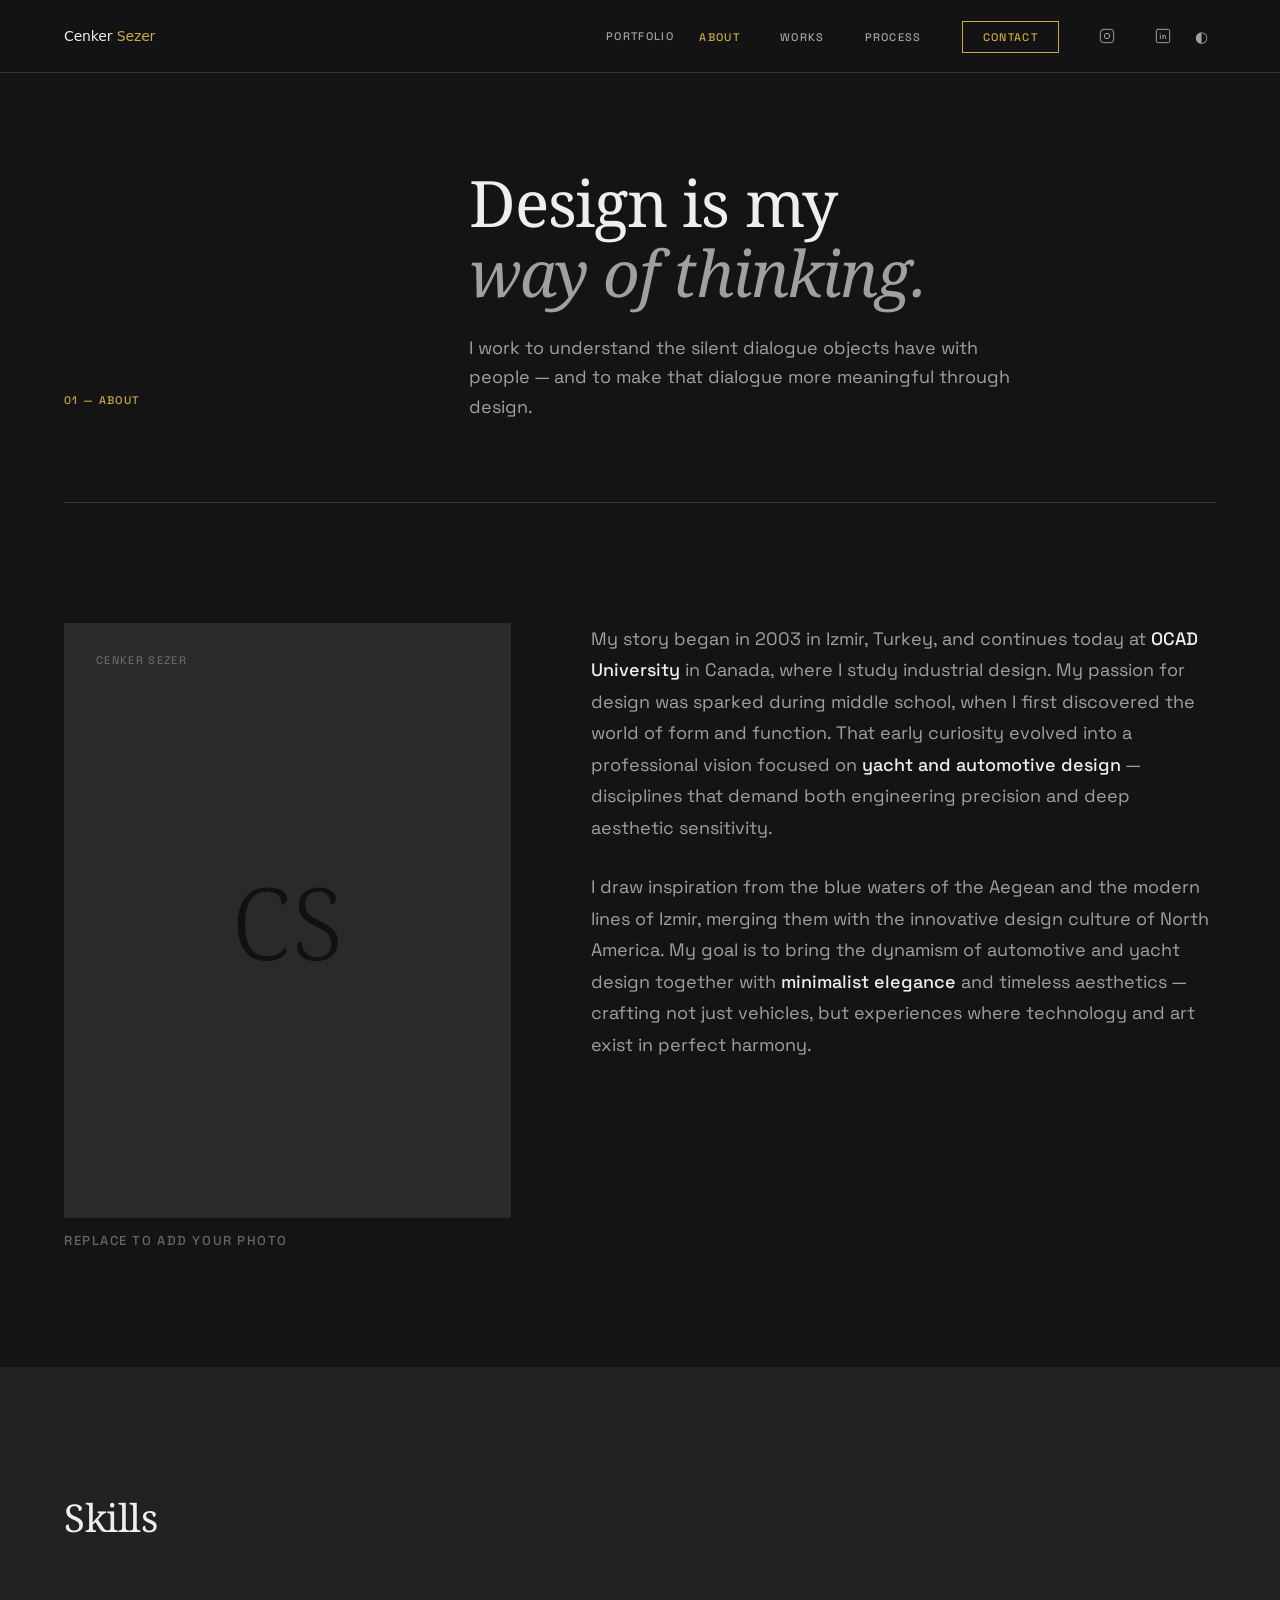
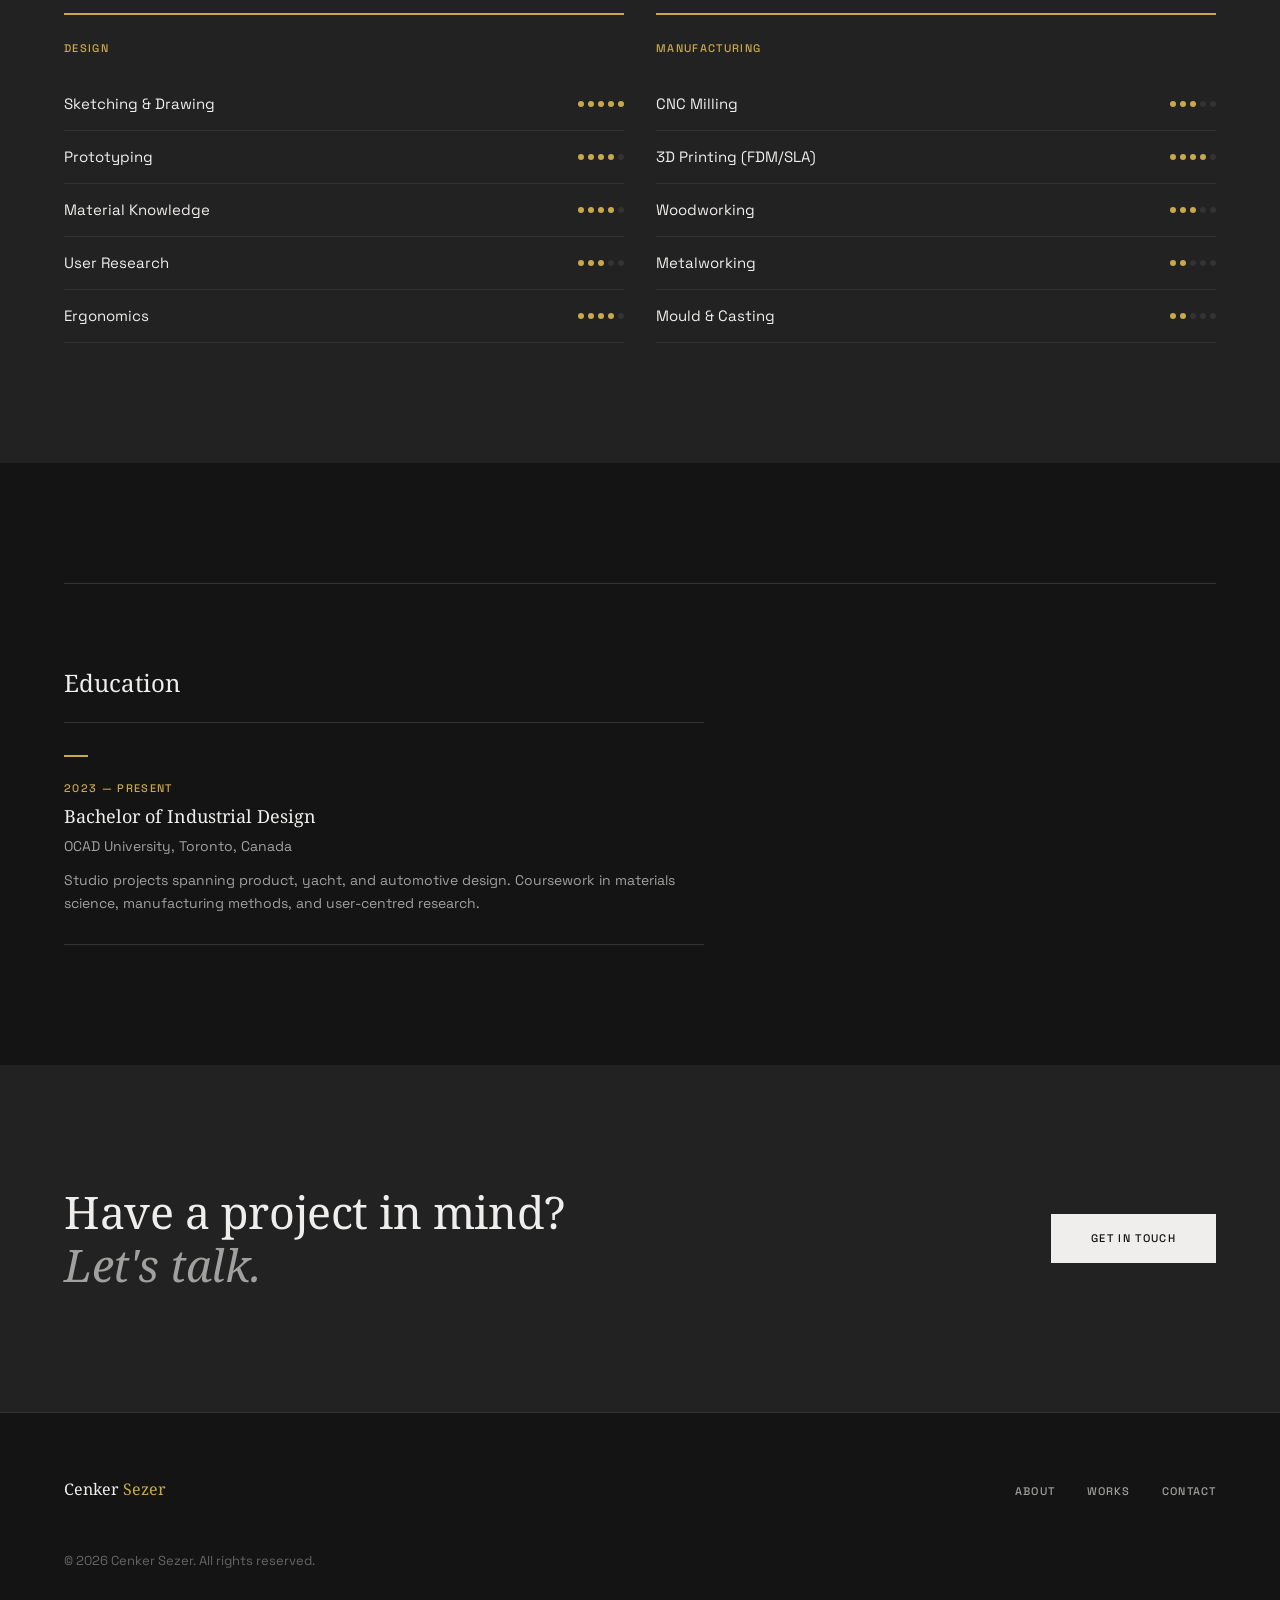
==== about.html @ 99c8d794 "Add LinkedIn icon to nav on both pages" ====
<!DOCTYPE html>
<html lang="en" data-theme="dark">
<head>
  <meta charset="UTF-8" />
  <meta name="viewport" content="width=device-width, initial-scale=1.0" />
  <title>About — Cenker Sezer | Industrial Designer, Toronto</title>
  <meta name="description" content="About Cenker Sezer — industrial design student at OCAD University, Toronto. Background, skills, and design philosophy focused on yacht and automotive design." />
  <meta name="author" content="Cenker Sezer" />
  <meta name="robots" content="index, follow" />
  <meta name="google-site-verification" content="D2dhnBlb1MCZHvz9jNrZkV-aJfMDEbDMz3e8PR_0m4k" />
  <link rel="canonical" href="https://cenkersezer.com/about.html" />

  <!-- Open Graph -->
  <meta property="og:type" content="profile" />
  <meta property="og:url" content="https://cenkersezer.com/about.html" />
  <meta property="og:title" content="About — Cenker Sezer" />
  <meta property="og:description" content="Industrial design student at OCAD University, Toronto. Specialising in yacht and automotive design." />
  <meta property="og:image" content="https://cenkersezer.com/images/og-cover.jpg" />
  <meta property="og:locale" content="en_CA" />

  <!-- Twitter Card -->
  <meta name="twitter:card" content="summary_large_image" />
  <meta name="twitter:title" content="About — Cenker Sezer" />
  <meta name="twitter:description" content="Industrial design student at OCAD University, Toronto. Specialising in yacht and automotive design." />
  <meta name="twitter:image" content="https://cenkersezer.com/images/og-cover.jpg" />

  <link rel="icon" href="data:image/svg+xml,<svg xmlns='http://www.w3.org/2000/svg' viewBox='0 0 32 32'><rect width='32' height='32' fill='%23141414'/><text x='16' y='22' font-family='Georgia,serif' font-size='12' fill='%23f0eeec' text-anchor='middle' letter-spacing='0.5'>CS</text></svg>">
  <link rel="preconnect" href="https://fonts.googleapis.com" />
  <link rel="preconnect" href="https://fonts.gstatic.com" crossorigin />
  <link href="https://fonts.googleapis.com/css2?family=Noto+Serif:ital,wght@0,300;0,400;0,500;1,300;1,400&family=Space+Grotesk:wght@300;400;500;600&display=swap" rel="stylesheet" />
  <style>
    :root {
      --surface:              #fbf9f8;
      --surface-dim:          #dbd9d9;
      --surface-low:          #f5f3f3;
      --surface-container:    #efeded;
      --surface-high:         #eae8e7;
      --surface-highest:      #e4e2e2;
      --on-surface:           #1b1c1c;
      --on-surface-variant:   #444748;
      --outline:              #747878;
      --outline-variant:      #c4c7c7;
      --primary:              #000000;
      --on-primary:           #ffffff;
      --secondary:            #755a22;
      --background:           #fbf9f8;
      --nav-bg:               rgba(245,242,238,0.88);
      --font-serif: 'Noto Serif', Georgia, serif;
      --font-sans:  'Space Grotesk', system-ui, sans-serif;
      --gutter: 32px;
      --margin: 64px;
      --section-gap: 120px;
      --container: 1440px;
    }

    [data-theme="dark"] {
      --surface:              #1a1a1a;
      --surface-dim:          #111111;
      --surface-low:          #222222;
      --surface-container:    #252525;
      --surface-high:         #2a2a2a;
      --surface-highest:      #303030;
      --on-surface:           #f0eeec;
      --on-surface-variant:   #a0a09e;
      --outline:              #666666;
      --outline-variant:      #333333;
      --primary:              #f0eeec;
      --on-primary:           #1a1a1a;
      --secondary:            #c9a84c;
      --background:           #141414;
      --nav-bg:               rgba(20,20,20,0.92);
    }

    *, *::before, *::after { box-sizing: border-box; margin: 0; padding: 0; }
    html { scroll-behavior: smooth; }
    body {
      font-family: var(--font-sans);
      background: var(--background);
      color: var(--on-surface);
      font-size: 16px;
      line-height: 1.6;
      transition: opacity 0.25s ease;
      -webkit-font-smoothing: antialiased;
    }
    a { color: inherit; text-decoration: none; }
    ul { list-style: none; }

    .label-caps {
      font-family: var(--font-sans);
      font-size: 11px;
      font-weight: 500;
      letter-spacing: 0.12em;
      text-transform: uppercase;
      line-height: 1;
    }
    .container {
      max-width: var(--container);
      margin-inline: auto;
      padding-inline: var(--margin);
    }
    .hairline { width: 100%; height: 1px; background: var(--outline-variant); }

    /* NAV */
    nav {
      position: fixed;
      top: 0; left: 0; right: 0;
      z-index: 100;
      background: var(--nav-bg);
      backdrop-filter: blur(12px);
      -webkit-backdrop-filter: blur(12px);
    }
    .nav-inner {
      display: flex;
      align-items: center;
      height: 72px;
      padding-inline: var(--margin);
    }
    .nav-logo {
      font-family: -apple-system, BlinkMacSystemFont, system-ui, sans-serif;
      font-size: 14px;
      font-weight: 500;
      letter-spacing: -0.01em;
      color: var(--on-surface);
    }
    .nav-logo span { color: var(--secondary); }
    .nav-tagline {
      position: absolute;
      left: 50%;
      transform: translateX(-50%);
      color: var(--on-surface-variant);
      pointer-events: none;
    }
    .nav-links { display: flex; gap: 40px; align-items: center; margin-left: auto; }
    .nav-links a {
      font-size: 11px;
      font-weight: 500;
      letter-spacing: 0.12em;
      text-transform: uppercase;
      color: var(--on-surface-variant);
      transition: color 0.2s;
    }
    .nav-links a:hover { color: var(--on-surface); }
    .nav-links a.active { color: var(--secondary); }
    .scroll-progress {
      position: fixed;
      top: 0; left: 0;
      height: 2px;
      width: 0%;
      background: var(--secondary);
      z-index: 200;
      transition: width 0.08s linear;
    }
    .theme-toggle {
      background: none;
      border: none;
      cursor: pointer;
      color: var(--on-surface-variant);
      padding: 4px 8px;
      font-size: 15px;
      transition: color 0.2s;
      line-height: 1;
      margin-left: 16px;
    }
    .theme-toggle:hover { color: var(--secondary); }
    .nav-ig { display: flex; align-items: center; color: var(--on-surface-variant); transition: color 0.2s; }
    .nav-ig:hover { color: var(--secondary); }
    .nav-contact-btn {
      border: 1px solid var(--secondary);
      color: var(--secondary) !important;
      padding: 8px 20px;
      transition: background 0.2s, color 0.2s !important;
    }
    .nav-contact-btn:hover {
      background: var(--secondary);
      color: #fff !important;
    }
    .nav-divider {
      height: 1px;
      background: var(--outline-variant);
    }
    .nav-toggle {
      display: none;
      flex-direction: column;
      gap: 5px;
      cursor: pointer;
      background: none;
      border: none;
      padding: 4px;
    }
    .nav-toggle span {
      display: block;
      width: 24px;
      height: 1px;
      background: var(--on-surface);
    }

    /* PAGE HEADER */
    .page-header {
      padding-top: calc(72px + 96px);
      padding-bottom: 80px;
    }
    .page-header-inner {
      display: grid;
      grid-template-columns: 1fr 2fr;
      gap: var(--gutter);
      align-items: end;
    }
    .page-eyebrow { color: var(--secondary); margin-bottom: 16px; }
    .page-title {
      font-family: var(--font-serif);
      font-size: clamp(40px, 5vw, 64px);
      font-weight: 400;
      line-height: 1.1;
      letter-spacing: -0.02em;
    }
    .page-lead {
      font-size: 18px;
      color: var(--on-surface-variant);
      line-height: 1.65;
      max-width: 560px;
      margin-top: 24px;
    }

    /* PORTRAIT + BIO */
    .about-main {
      display: grid;
      grid-template-columns: 5fr 7fr;
      gap: 80px;
      align-items: start;
      padding-block: var(--section-gap);
    }
    .portrait-wrap { position: relative; }
    .portrait {
      aspect-ratio: 3/4;
      background: var(--surface-high);
      position: relative;
      overflow: hidden;
      display: flex;
      align-items: center;
      justify-content: center;
    }
    .portrait-monogram {
      font-family: var(--font-serif);
      font-size: 100px;
      font-weight: 300;
      color: var(--surface-dim);
      line-height: 1;
      user-select: none;
    }
    .portrait-tag {
      position: absolute;
      top: var(--gutter);
      left: var(--gutter);
      color: var(--outline);
    }
    .portrait-caption {
      margin-top: 16px;
      font-size: 13px;
      color: var(--outline);
    }

    .bio-block {}
    .bio-text {
      font-size: 18px;
      line-height: 1.75;
      color: var(--on-surface-variant);
      margin-bottom: 28px;
    }
    .bio-text strong { color: var(--on-surface); font-weight: 500; }

    /* SPEC LIST */
    .spec-list { margin-top: 48px; }
    .spec-item {
      display: grid;
      grid-template-columns: 150px 1fr;
      gap: 24px;
      padding-block: 20px;
      border-bottom: 1px solid var(--outline-variant);
    }
    .spec-item:first-child { border-top: 1px solid var(--outline-variant); }
    .spec-key { color: var(--secondary); }
    .spec-value { font-size: 16px; }

    /* SKILLS */
    .skills-section {
      padding-block: var(--section-gap);
      background: var(--surface-low);
    }
    .skills-section-title {
      font-family: var(--font-serif);
      font-size: clamp(28px, 3vw, 40px);
      font-weight: 400;
      letter-spacing: -0.01em;
      margin-bottom: 64px;
    }
    .skills-groups {
      display: grid;
      grid-template-columns: repeat(2, 1fr);
      gap: var(--gutter);
    }
    .skill-group {
      padding-top: 28px;
      border-top: 2px solid var(--secondary);
    }
    .skill-group-title {
      color: var(--secondary);
      margin-bottom: 24px;
    }
    .skill-list { display: flex; flex-direction: column; gap: 0; }
    .skill-item {
      display: flex;
      align-items: center;
      justify-content: space-between;
      padding-block: 14px;
      border-bottom: 1px solid var(--outline-variant);
      font-size: 15px;
      color: var(--on-surface);
    }
    .skill-level {
      display: flex;
      gap: 4px;
    }
    .skill-dot {
      width: 6px; height: 6px;
      border-radius: 50%;
      background: var(--outline-variant);
    }
    .skill-dot.filled { background: var(--secondary); }

    /* EDUCATION & EXPERIENCE */
    .timeline-section { padding-block: var(--section-gap); }
    .timeline-grid {
      display: grid;
      grid-template-columns: 1fr;
      max-width: 640px;
      gap: 80px;
      margin-top: 64px;
    }
    .timeline-col-title {
      font-family: var(--font-serif);
      font-size: 24px;
      font-weight: 400;
      margin-bottom: 32px;
      padding-bottom: 20px;
      border-bottom: 1px solid var(--outline-variant);
    }
    .timeline-item {
      padding-block: 28px;
      border-bottom: 1px solid var(--outline-variant);
      position: relative;
    }
    .timeline-item::before {
      content: '';
      position: absolute;
      top: 0; left: 0;
      width: 24px; height: 2px;
      background: var(--secondary);
    }
    .tl-period { color: var(--secondary); margin-bottom: 8px; }
    .tl-title {
      font-family: var(--font-serif);
      font-size: 18px;
      font-weight: 400;
      margin-bottom: 4px;
    }
    .tl-place { font-size: 14px; color: var(--on-surface-variant); margin-bottom: 12px; }
    .tl-desc { font-size: 14px; color: var(--on-surface-variant); line-height: 1.65; }

    /* CTA */
    .cta-section {
      padding-block: var(--section-gap);
      background: var(--on-surface);
      color: var(--on-primary);
    }
    [data-theme="dark"] .cta-section {
      background: var(--surface-low);
      color: var(--on-surface);
    }
    [data-theme="dark"] .cta-text em { color: var(--on-surface-variant); }
    [data-theme="dark"] .btn-primary-inv {
      background: var(--on-surface);
      color: var(--background);
    }
    .cta-inner {
      display: flex;
      align-items: center;
      justify-content: space-between;
      gap: 40px;
      flex-wrap: wrap;
    }
    .cta-text {
      font-family: var(--font-serif);
      font-size: clamp(28px, 3.5vw, 48px);
      font-weight: 400;
      letter-spacing: -0.01em;
      max-width: 600px;
      line-height: 1.2;
    }
    .cta-text em { font-style: italic; color: rgba(255,255,255,0.55); }
    .btn-primary-inv {
      display: inline-block;
      padding: 16px 40px;
      background: var(--on-primary);
      color: var(--primary);
      font-size: 11px;
      font-weight: 500;
      letter-spacing: 0.12em;
      text-transform: uppercase;
      white-space: nowrap;
      transition: opacity 0.2s;
    }
    .btn-primary-inv:hover { opacity: 0.85; }

    /* FOOTER */
    footer {
      padding-block: 64px;
      border-top: 1px solid var(--outline-variant);
    }
    .footer-inner {
      display: flex;
      align-items: center;
      justify-content: space-between;
      flex-wrap: wrap;
      gap: 24px;
    }
    .footer-logo { font-family: var(--font-serif); font-size: 16px; }
    .footer-logo span { color: var(--secondary); }
    .footer-links { display: flex; gap: 32px; }
    .footer-links a {
      font-size: 11px;
      font-weight: 500;
      letter-spacing: 0.1em;
      text-transform: uppercase;
      color: var(--on-surface-variant);
      transition: color 0.2s;
    }
    .footer-links a:hover { color: var(--secondary); }
    .footer-copy { font-size: 13px; color: var(--outline); width: 100%; margin-top: 24px; }

    /* REVEAL */
    [data-reveal] {
      opacity: 0;
      transform: translateY(24px);
      transition: opacity 0.7s cubic-bezier(0.25,0.46,0.45,0.94),
                  transform 0.7s cubic-bezier(0.25,0.46,0.45,0.94);
    }
    [data-reveal].revealed { opacity: 1; transform: none; }
    [data-reveal-delay="1"] { transition-delay: 0.12s; }
    [data-reveal-delay="2"] { transition-delay: 0.24s; }
    [data-reveal-delay="3"] { transition-delay: 0.36s; }

    /* RESPONSIVE */
    @media (max-width: 1024px) {
      :root { --margin: 40px; }
      .skills-groups { grid-template-columns: repeat(2, 1fr); }
    }
    @media (max-width: 768px) {
      :root { --margin: 24px; --gutter: 16px; --section-gap: 80px; }
      .page-header-inner { grid-template-columns: 1fr; }
      .about-main { grid-template-columns: 1fr; gap: 48px; }
      .portrait { max-width: 320px; }
      .skills-groups { grid-template-columns: 1fr; }
      .timeline-grid { gap: 48px; }
      .nav-links {
        display: none;
        position: fixed;
        top: 72px; left: 0; right: 0;
        background: var(--surface);
        flex-direction: column;
        padding: 32px var(--margin);
        gap: 24px;
        border-bottom: 1px solid var(--outline-variant);
      }
      .nav-links.open { display: flex; }
      .nav-toggle { display: flex; margin-left: auto; }
      .theme-toggle { margin-left: 0; }
      .nav-tagline { display: none; }
      .cta-inner { flex-direction: column; align-items: flex-start; }
    }
  </style>
</head>
<body>

  <div class="scroll-progress" id="scrollProgress"></div>

  <!-- NAV -->
  <nav>
    <div class="nav-inner">
      <a href="index.html" class="nav-logo">Cenker <span>Sezer</span></a>
      <span class="nav-tagline label-caps">Portfolio</span>
      <ul class="nav-links" id="navLinks">
        <li><a href="about.html" class="label-caps active">About</a></li>
        <li><a href="index.html#portfolio" class="label-caps">Works</a></li>
        <li><a href="index.html#process" class="label-caps">Process</a></li>
        <li><a href="index.html#contact" class="label-caps nav-contact-btn">Contact</a></li>
        <li>
          <a href="https://www.instagram.com/cenkerszr" target="_blank" aria-label="Instagram" class="nav-ig">
            <svg width="16" height="16" viewBox="0 0 24 24" fill="none" stroke="currentColor" stroke-width="1.5" stroke-linecap="round" stroke-linejoin="round">
              <rect x="2" y="2" width="20" height="20" rx="5" ry="5"/>
              <circle cx="12" cy="12" r="4"/>
              <circle cx="17.5" cy="6.5" r="0.5" fill="currentColor" stroke="none"/>
            </svg>
          </a>
        </li>
        <li>
          <a href="#" target="_blank" aria-label="LinkedIn" class="nav-ig">
            <svg width="16" height="16" viewBox="0 0 24 24" fill="none" stroke="currentColor" stroke-width="1.5" stroke-linecap="round" stroke-linejoin="round">
              <rect x="2" y="2" width="20" height="20" rx="2"/>
              <line x1="8" y1="11" x2="8" y2="16"/>
              <line x1="8" y1="8" x2="8" y2="8.01"/>
              <line x1="12" y1="16" x2="12" y2="11"/>
              <path d="M16 16v-3a2 2 0 0 0-4 0"/>
            </svg>
          </a>
        </li>
      </ul>
      <button class="theme-toggle" id="themeToggle" aria-label="Toggle dark mode">◐</button>
      <button class="nav-toggle" id="navToggle" aria-label="Open menu">
        <span></span><span></span><span></span>
      </button>
    </div>
    <div class="hairline"></div>
  </nav>

  <!-- PAGE HEADER -->
  <header class="page-header">
    <div class="container">
      <div class="page-header-inner" data-reveal>
        <div>
          <p class="label-caps page-eyebrow">01 — About</p>
        </div>
        <div>
          <h1 class="page-title">Design is my<br/><em style="font-style:italic; color:var(--on-surface-variant);">way of thinking.</em></h1>
          <p class="page-lead">
            I work to understand the silent dialogue objects have with people —
            and to make that dialogue more meaningful through design.
          </p>
        </div>
      </div>
    </div>
  </header>

  <div class="container"><div class="hairline"></div></div>

  <!-- PORTRAIT + BIO -->
  <section>
    <div class="container">
      <div class="about-main">

        <div class="portrait-wrap" data-reveal>
          <div class="portrait">
            <span class="portrait-monogram">CS</span>
            <span class="label-caps portrait-tag" style="color:var(--outline);">Cenker Sezer</span>
          </div>
          <p class="portrait-caption label-caps">Replace to add your photo</p>
        </div>

        <div data-reveal data-reveal-delay="1">
          <p class="bio-text">
            My story began in 2003 in Izmir, Turkey, and continues today at <strong>OCAD University</strong> in Canada, where I study industrial design. My passion for design was sparked during middle school, when I first discovered the world of form and function. That early curiosity evolved into a professional vision focused on <strong>yacht and automotive design</strong> — disciplines that demand both engineering precision and deep aesthetic sensitivity.
          </p>
          <p class="bio-text">
            I draw inspiration from the blue waters of the Aegean and the modern lines of Izmir, merging them with the innovative design culture of North America. My goal is to bring the dynamism of automotive and yacht design together with <strong>minimalist elegance</strong> and timeless aesthetics — crafting not just vehicles, but experiences where technology and art exist in perfect harmony.
          </p>

        </div>

      </div>
    </div>
  </section>

  <!-- SKILLS -->
  <section class="skills-section">
    <div class="container">
      <h2 class="skills-section-title" data-reveal>Skills</h2>
      <div class="skills-groups">

<div class="skill-group" data-reveal data-reveal-delay="1">
          <p class="label-caps skill-group-title">Design</p>
          <ul class="skill-list">
            <li class="skill-item">
              Sketching &amp; Drawing
              <span class="skill-level">
                <span class="skill-dot filled"></span><span class="skill-dot filled"></span>
                <span class="skill-dot filled"></span><span class="skill-dot filled"></span>
                <span class="skill-dot filled"></span>
              </span>
            </li>
            <li class="skill-item">
              Prototyping
              <span class="skill-level">
                <span class="skill-dot filled"></span><span class="skill-dot filled"></span>
                <span class="skill-dot filled"></span><span class="skill-dot filled"></span>
                <span class="skill-dot"></span>
              </span>
            </li>
            <li class="skill-item">
              Material Knowledge
              <span class="skill-level">
                <span class="skill-dot filled"></span><span class="skill-dot filled"></span>
                <span class="skill-dot filled"></span><span class="skill-dot filled"></span>
                <span class="skill-dot"></span>
              </span>
            </li>
            <li class="skill-item">
              User Research
              <span class="skill-level">
                <span class="skill-dot filled"></span><span class="skill-dot filled"></span>
                <span class="skill-dot filled"></span><span class="skill-dot"></span>
                <span class="skill-dot"></span>
              </span>
            </li>
            <li class="skill-item">
              Ergonomics
              <span class="skill-level">
                <span class="skill-dot filled"></span><span class="skill-dot filled"></span>
                <span class="skill-dot filled"></span><span class="skill-dot filled"></span>
                <span class="skill-dot"></span>
              </span>
            </li>
          </ul>
        </div>

        <div class="skill-group" data-reveal data-reveal-delay="2">
          <p class="label-caps skill-group-title">Manufacturing</p>
          <ul class="skill-list">
            <li class="skill-item">
              CNC Milling
              <span class="skill-level">
                <span class="skill-dot filled"></span><span class="skill-dot filled"></span>
                <span class="skill-dot filled"></span><span class="skill-dot"></span>
                <span class="skill-dot"></span>
              </span>
            </li>
            <li class="skill-item">
              3D Printing (FDM/SLA)
              <span class="skill-level">
                <span class="skill-dot filled"></span><span class="skill-dot filled"></span>
                <span class="skill-dot filled"></span><span class="skill-dot filled"></span>
                <span class="skill-dot"></span>
              </span>
            </li>
            <li class="skill-item">
              Woodworking
              <span class="skill-level">
                <span class="skill-dot filled"></span><span class="skill-dot filled"></span>
                <span class="skill-dot filled"></span><span class="skill-dot"></span>
                <span class="skill-dot"></span>
              </span>
            </li>
            <li class="skill-item">
              Metalworking
              <span class="skill-level">
                <span class="skill-dot filled"></span><span class="skill-dot filled"></span>
                <span class="skill-dot"></span><span class="skill-dot"></span>
                <span class="skill-dot"></span>
              </span>
            </li>
            <li class="skill-item">
              Mould &amp; Casting
              <span class="skill-level">
                <span class="skill-dot filled"></span><span class="skill-dot filled"></span>
                <span class="skill-dot"></span><span class="skill-dot"></span>
                <span class="skill-dot"></span>
              </span>
            </li>
          </ul>
        </div>

      </div>
    </div>
  </section>

  <!-- EDUCATION & EXPERIENCE -->
  <section class="timeline-section">
    <div class="container">
      <div class="hairline" style="margin-bottom: 80px;"></div>
      <div class="timeline-grid">

        <div data-reveal>
          <h2 class="timeline-col-title">Education</h2>
          <div class="timeline-item">
            <p class="label-caps tl-period">2023 — Present</p>
            <h3 class="tl-title">Bachelor of Industrial Design</h3>
            <p class="tl-place">OCAD University, Toronto, Canada</p>
            <p class="tl-desc">Studio projects spanning product, yacht, and automotive design. Coursework in materials science, manufacturing methods, and user-centred research.</p>
          </div>
        </div>


      </div>
    </div>
  </section>

  <!-- CTA -->
  <section class="cta-section">
    <div class="container">
      <div class="cta-inner" data-reveal>
        <p class="cta-text">
          Have a project in mind?<br/>
          <em>Let's talk.</em>
        </p>
        <a href="index.html#contact" class="btn-primary-inv">Get in Touch</a>
      </div>
    </div>
  </section>

  <!-- FOOTER -->
  <footer>
    <div class="container">
      <div class="footer-inner">
        <span class="footer-logo">Cenker <span>Sezer</span></span>
        <ul class="footer-links">
          <li><a href="about.html">About</a></li>
          <li><a href="index.html#portfolio">Works</a></li>
          <li><a href="index.html#contact">Contact</a></li>
        </ul>
        <p class="footer-copy">© 2026 Cenker Sezer. All rights reserved.</p>
      </div>
    </div>
  </footer>

  <script>
    // SCROLL PROGRESS
    const progressBar = document.getElementById('scrollProgress');
    window.addEventListener('scroll', () => {
      const max = document.documentElement.scrollHeight - window.innerHeight;
      progressBar.style.width = (window.scrollY / max * 100) + '%';
    });

    // DARK MODE
    const themeToggle = document.getElementById('themeToggle');
    const savedTheme = localStorage.getItem('theme') || 'dark';
    document.documentElement.setAttribute('data-theme', savedTheme);
    themeToggle.addEventListener('click', () => {
      const scrollbarWidth = window.innerWidth - document.documentElement.clientWidth;
      document.body.style.paddingRight = scrollbarWidth + 'px';
      const next = document.documentElement.getAttribute('data-theme') === 'dark' ? 'light' : 'dark';
      document.documentElement.setAttribute('data-theme', next);
      localStorage.setItem('theme', next);
      requestAnimationFrame(() => { document.body.style.paddingRight = ''; });
    });

    // mobile nav
    const navToggle = document.getElementById('navToggle');
    const navLinks  = document.getElementById('navLinks');
    navToggle.addEventListener('click', () => navLinks.classList.toggle('open'));

    // reveal
    const io = new IntersectionObserver((entries) => {
      entries.forEach(e => { if (e.isIntersecting) { e.target.classList.add('revealed'); io.unobserve(e.target); } });
    }, { threshold: 0.1 });
    document.querySelectorAll('[data-reveal]').forEach(el => io.observe(el));

    // PAGE TRANSITIONS
    document.body.style.opacity = '0';
    requestAnimationFrame(() => requestAnimationFrame(() => { document.body.style.opacity = '1'; }));
    document.querySelectorAll('a[href]').forEach(a => {
      const href = a.getAttribute('href');
      if (!href || href.startsWith('#') || href.startsWith('http') || href.startsWith('mailto') || a.hasAttribute('download') || a.target === '_blank') return;
      a.addEventListener('click', e => {
        if (e.ctrlKey || e.metaKey || e.shiftKey) return;
        e.preventDefault();
        document.body.style.opacity = '0';
        setTimeout(() => { window.location.href = href; }, 250);
      });
    });
  </script>
</body>
</html>
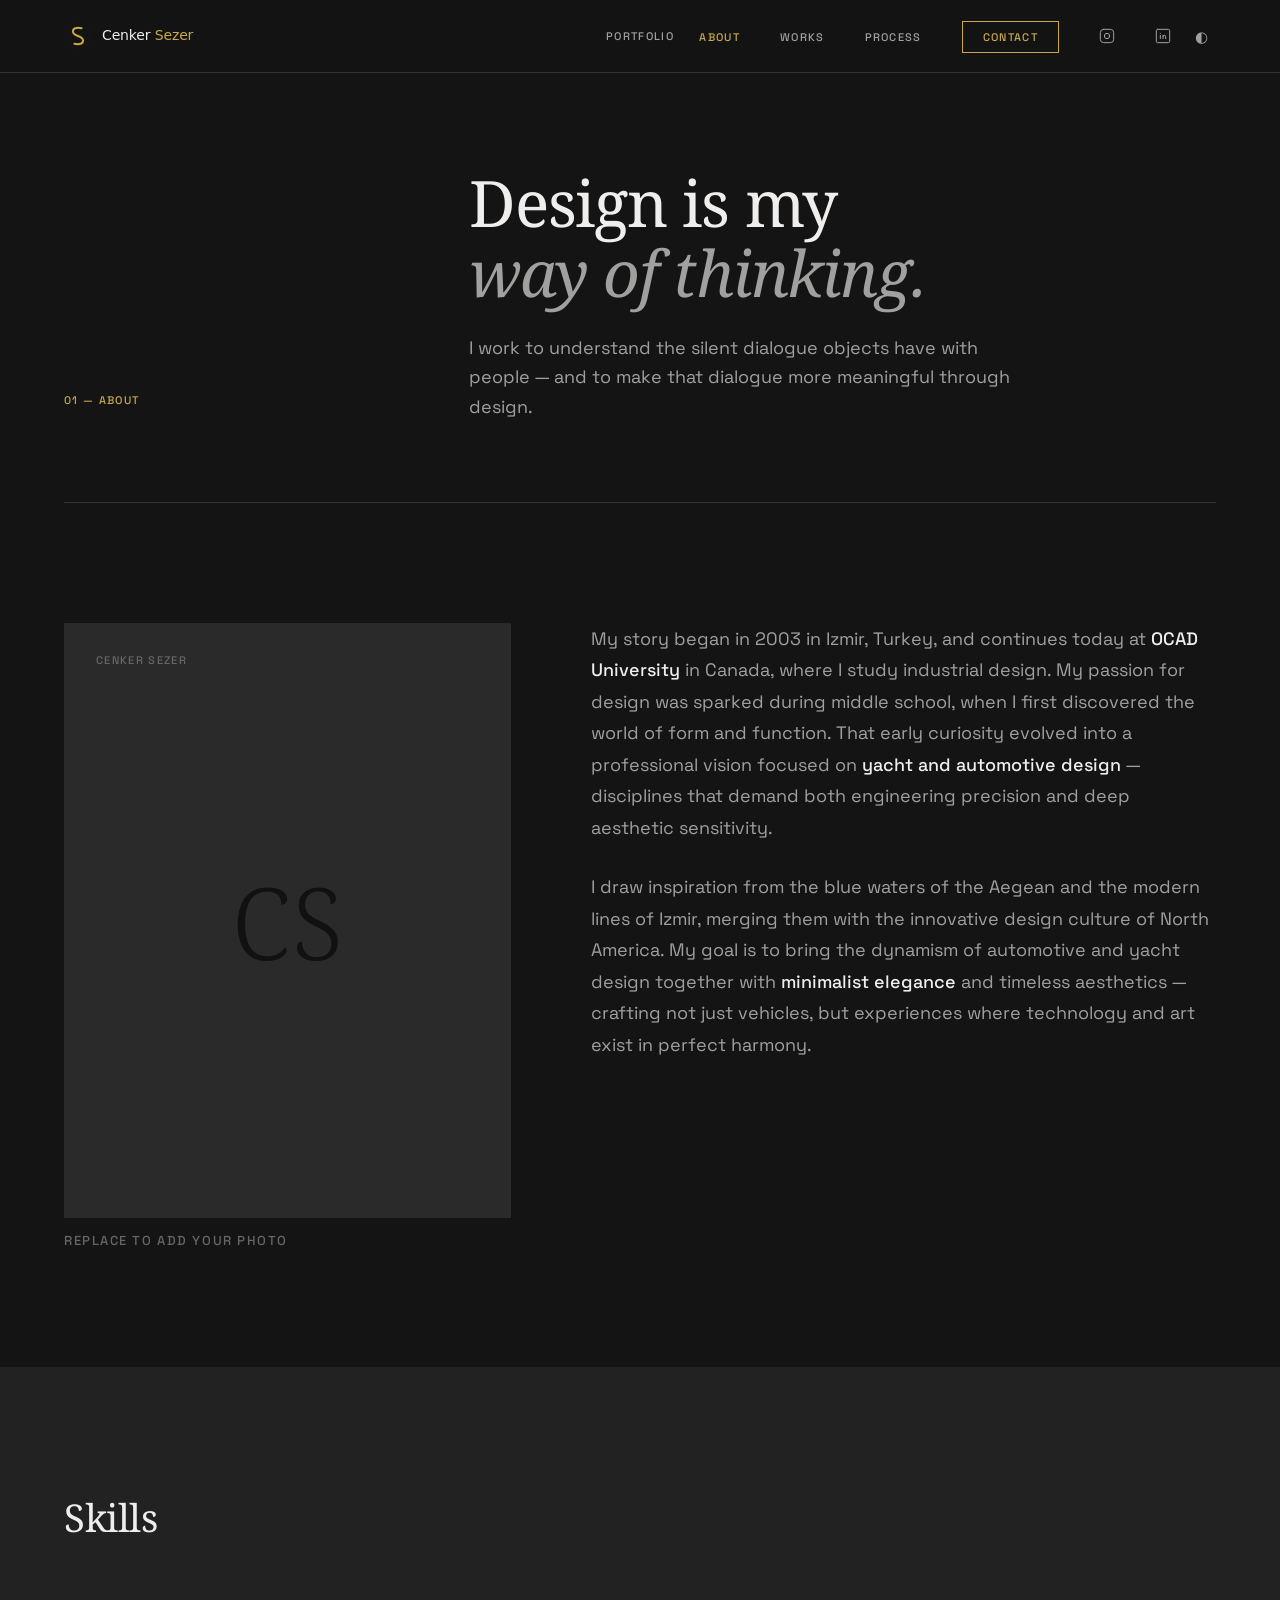
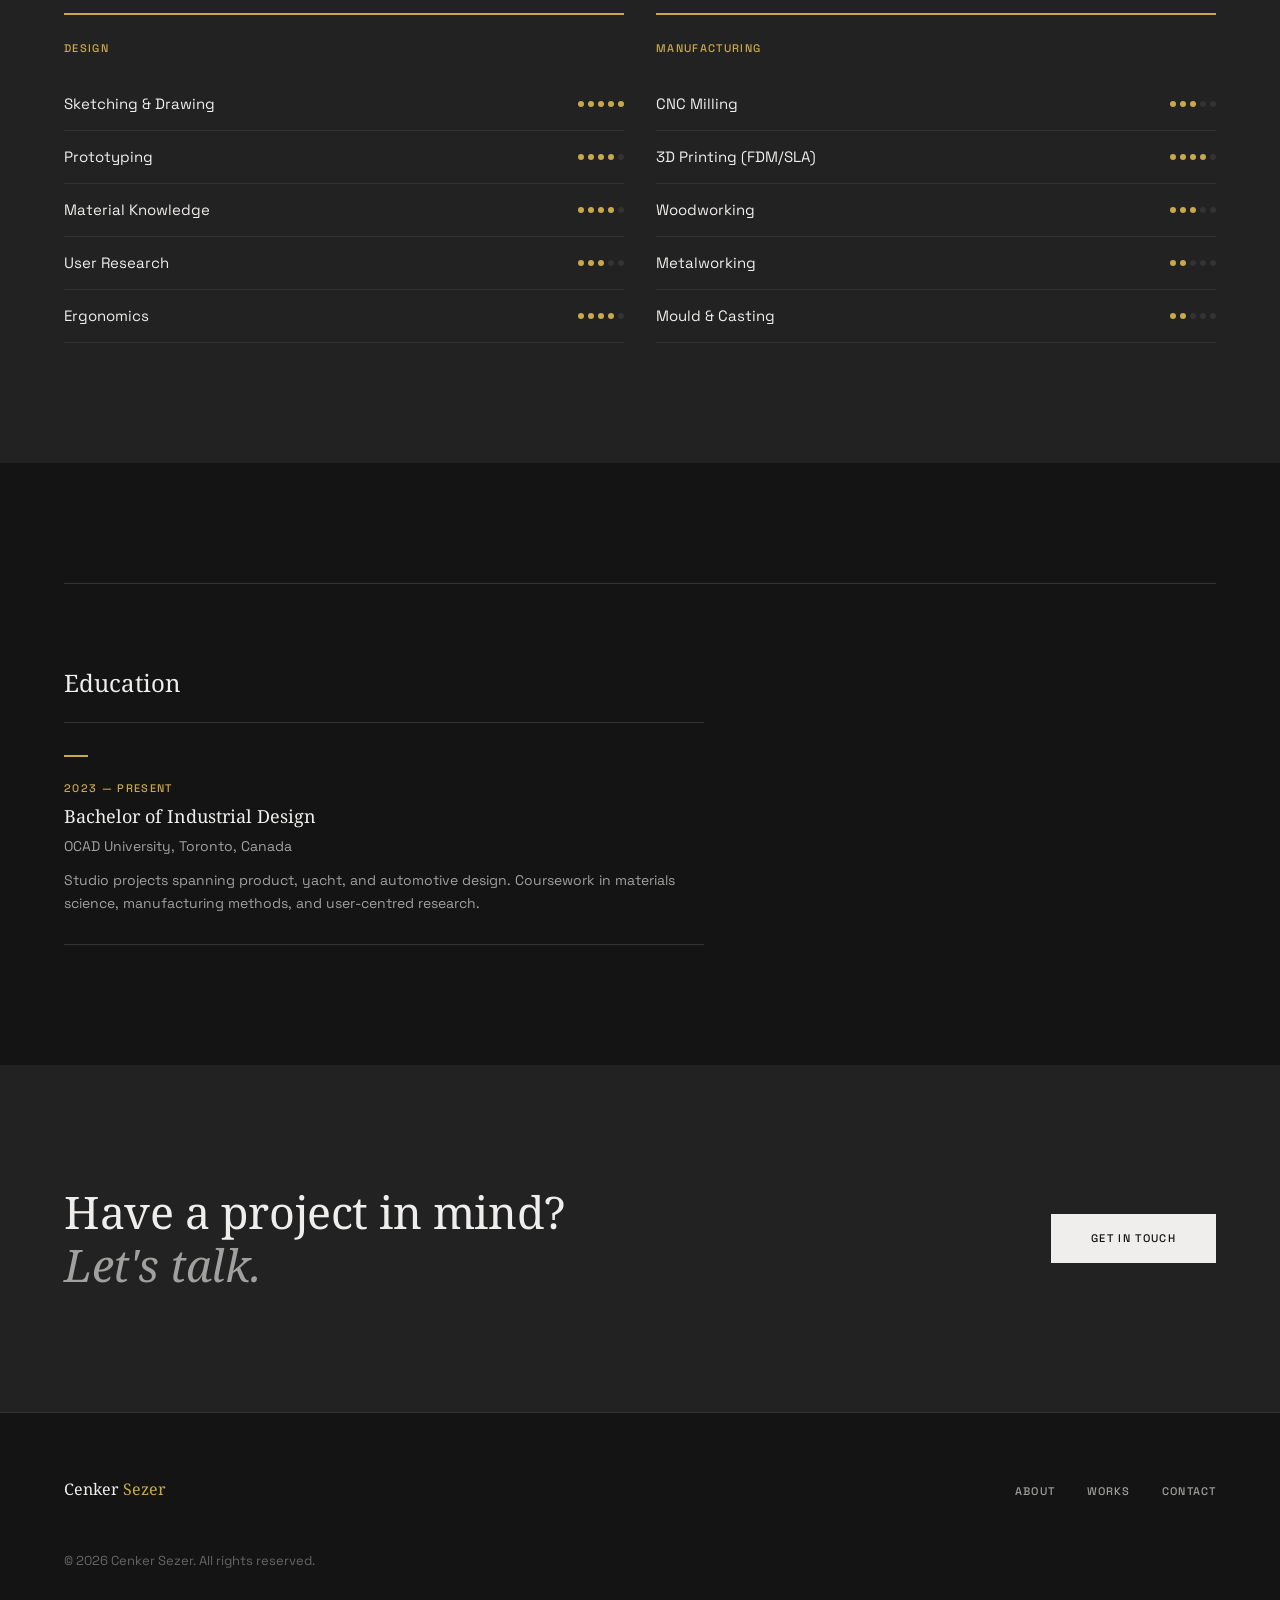
==== commit 71383482: "Add custom S logo SVG to favicon and nav" ====
--- a/about.html
+++ b/about.html
@@ -24,7 +24,7 @@
   <meta name="twitter:description" content="Industrial design student at OCAD University, Toronto. Specialising in yacht and automotive design." />
   <meta name="twitter:image" content="https://cenkersezer.com/images/og-cover.jpg" />
 
-  <link rel="icon" href="data:image/svg+xml,<svg xmlns='http://www.w3.org/2000/svg' viewBox='0 0 32 32'><rect width='32' height='32' fill='%23141414'/><text x='16' y='22' font-family='Georgia,serif' font-size='12' fill='%23f0eeec' text-anchor='middle' letter-spacing='0.5'>CS</text></svg>">
+  <link rel="icon" href="logo.svg" type="image/svg+xml">
   <link rel="preconnect" href="https://fonts.googleapis.com" />
   <link rel="preconnect" href="https://fonts.gstatic.com" crossorigin />
   <link href="https://fonts.googleapis.com/css2?family=Noto+Serif:ital,wght@0,300;0,400;0,500;1,300;1,400&family=Space+Grotesk:wght@300;400;500;600&display=swap" rel="stylesheet" />
@@ -486,7 +486,9 @@
   <!-- NAV -->
   <nav>
     <div class="nav-inner">
-      <a href="index.html" class="nav-logo">Cenker <span>Sezer</span></a>
+      <a href="index.html" class="nav-logo">
+        <img src="logo.svg" alt="CS" style="height:28px; width:28px; display:inline-block; vertical-align:middle; margin-right:10px;">Cenker <span>Sezer</span>
+      </a>
       <span class="nav-tagline label-caps">Portfolio</span>
       <ul class="nav-links" id="navLinks">
         <li><a href="about.html" class="label-caps active">About</a></li>
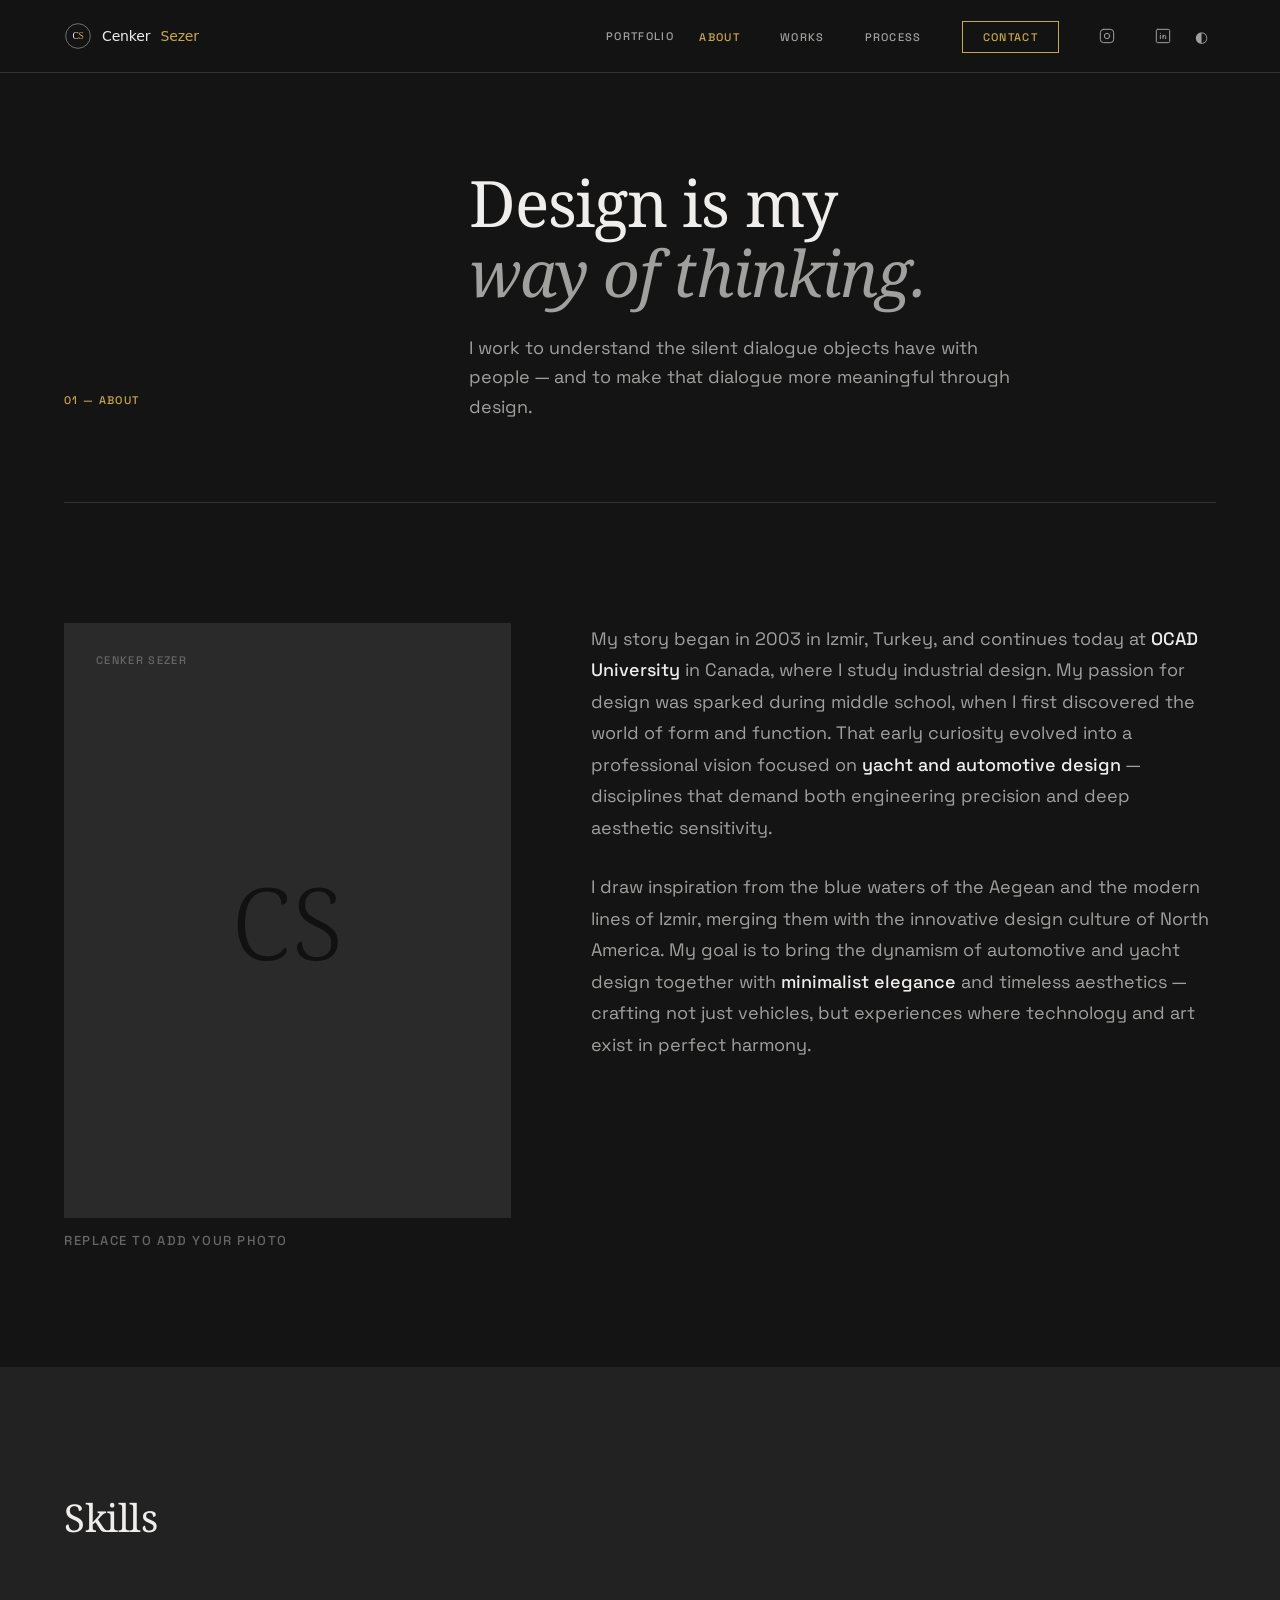
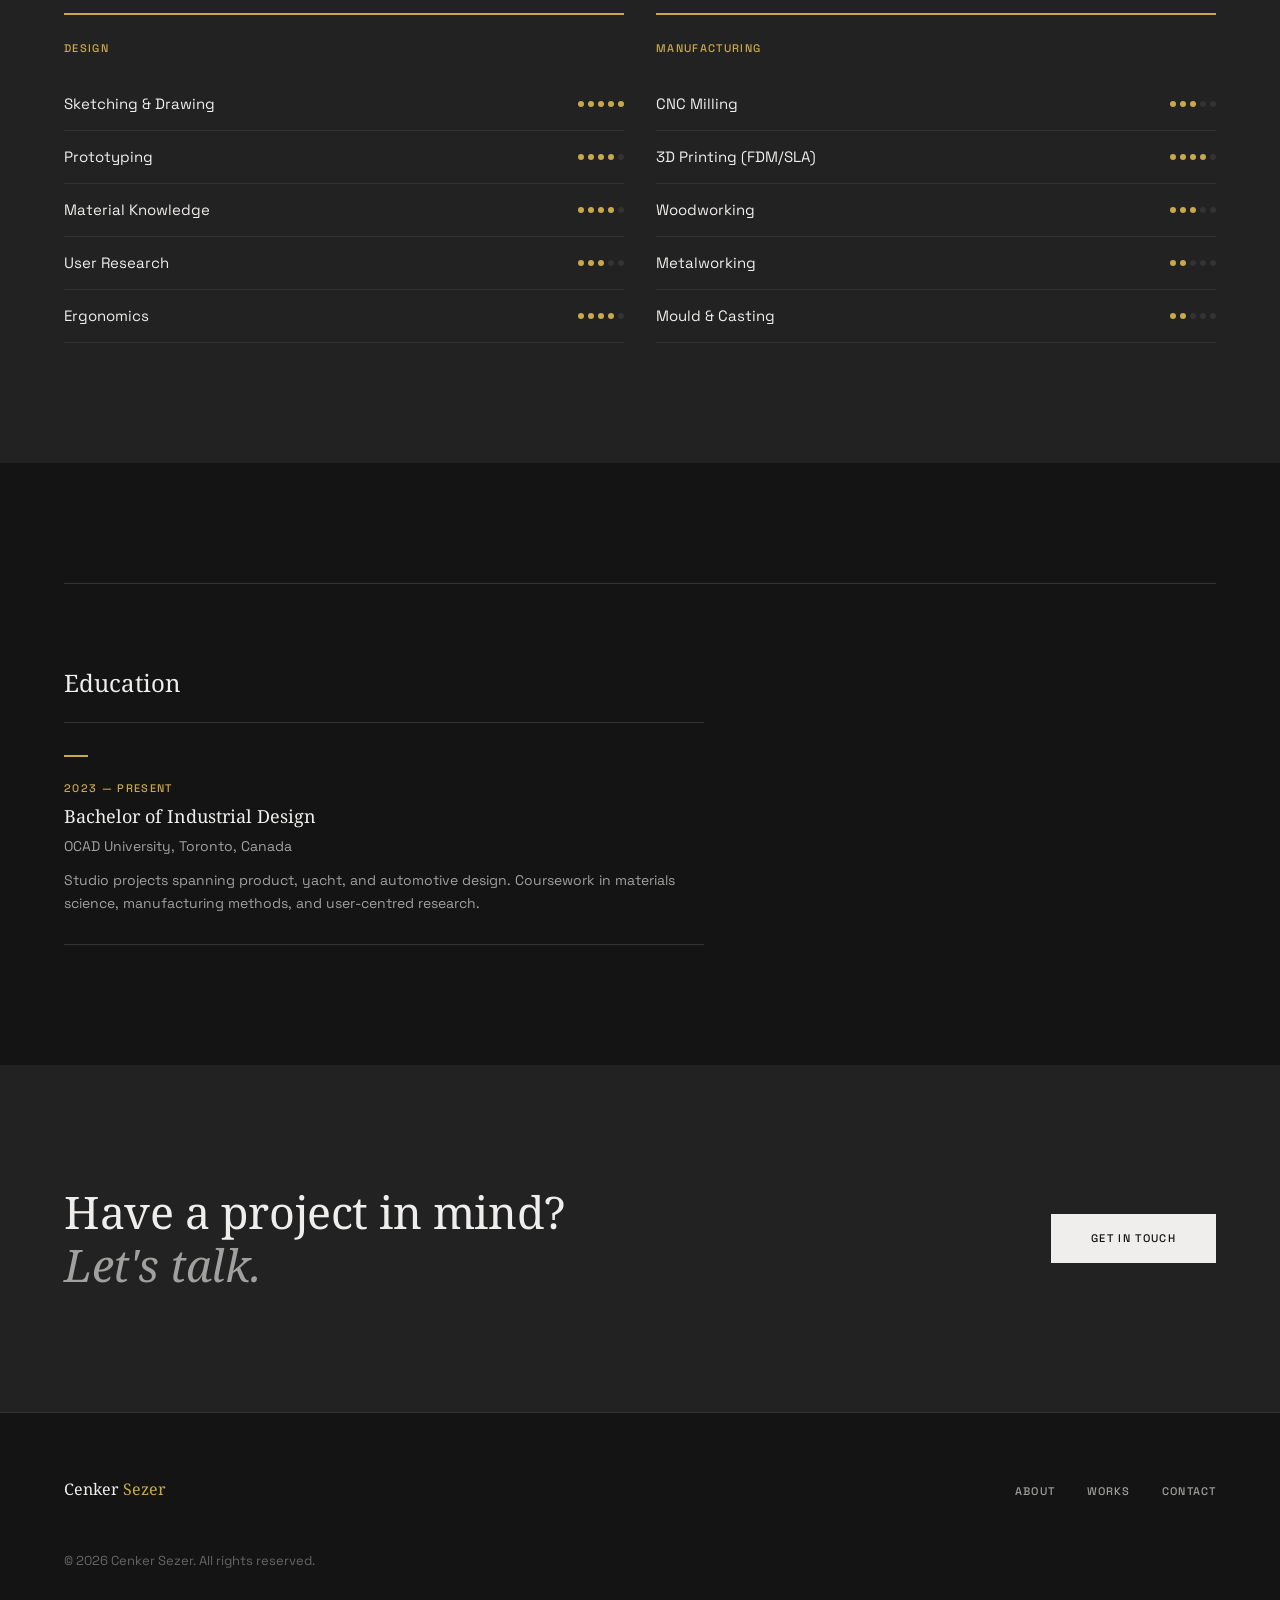
==== commit 4ebcf16a: "Fix logo visibility in dark mode using inline SVG with currentColor" ====
--- a/about.html
+++ b/about.html
@@ -121,8 +121,12 @@
       font-weight: 500;
       letter-spacing: -0.01em;
       color: var(--on-surface);
+      display: flex;
+      align-items: center;
+      gap: 10px;
     }
     .nav-logo span { color: var(--secondary); }
+    .nav-logo-svg { flex-shrink: 0; }
     .nav-tagline {
       position: absolute;
       left: 50%;
@@ -487,7 +491,13 @@
   <nav>
     <div class="nav-inner">
       <a href="index.html" class="nav-logo">
-        <img src="logo.svg" alt="CS" style="height:28px; width:28px; display:inline-block; vertical-align:middle; margin-right:10px;">Cenker <span>Sezer</span>
+        <svg class="nav-logo-svg" width="28" height="28" viewBox="0 0 100 100" fill="none" xmlns="http://www.w3.org/2000/svg">
+          <circle cx="50" cy="50" r="44" stroke="currentColor" stroke-width="1.5"/>
+          <text x="50" y="62" font-family="Georgia, serif" font-size="34" font-weight="400" text-anchor="middle" letter-spacing="-1">
+            <tspan fill="currentColor">C</tspan><tspan fill="#c9a84c">S</tspan>
+          </text>
+        </svg>
+        Cenker <span>Sezer</span>
       </a>
       <span class="nav-tagline label-caps">Portfolio</span>
       <ul class="nav-links" id="navLinks">
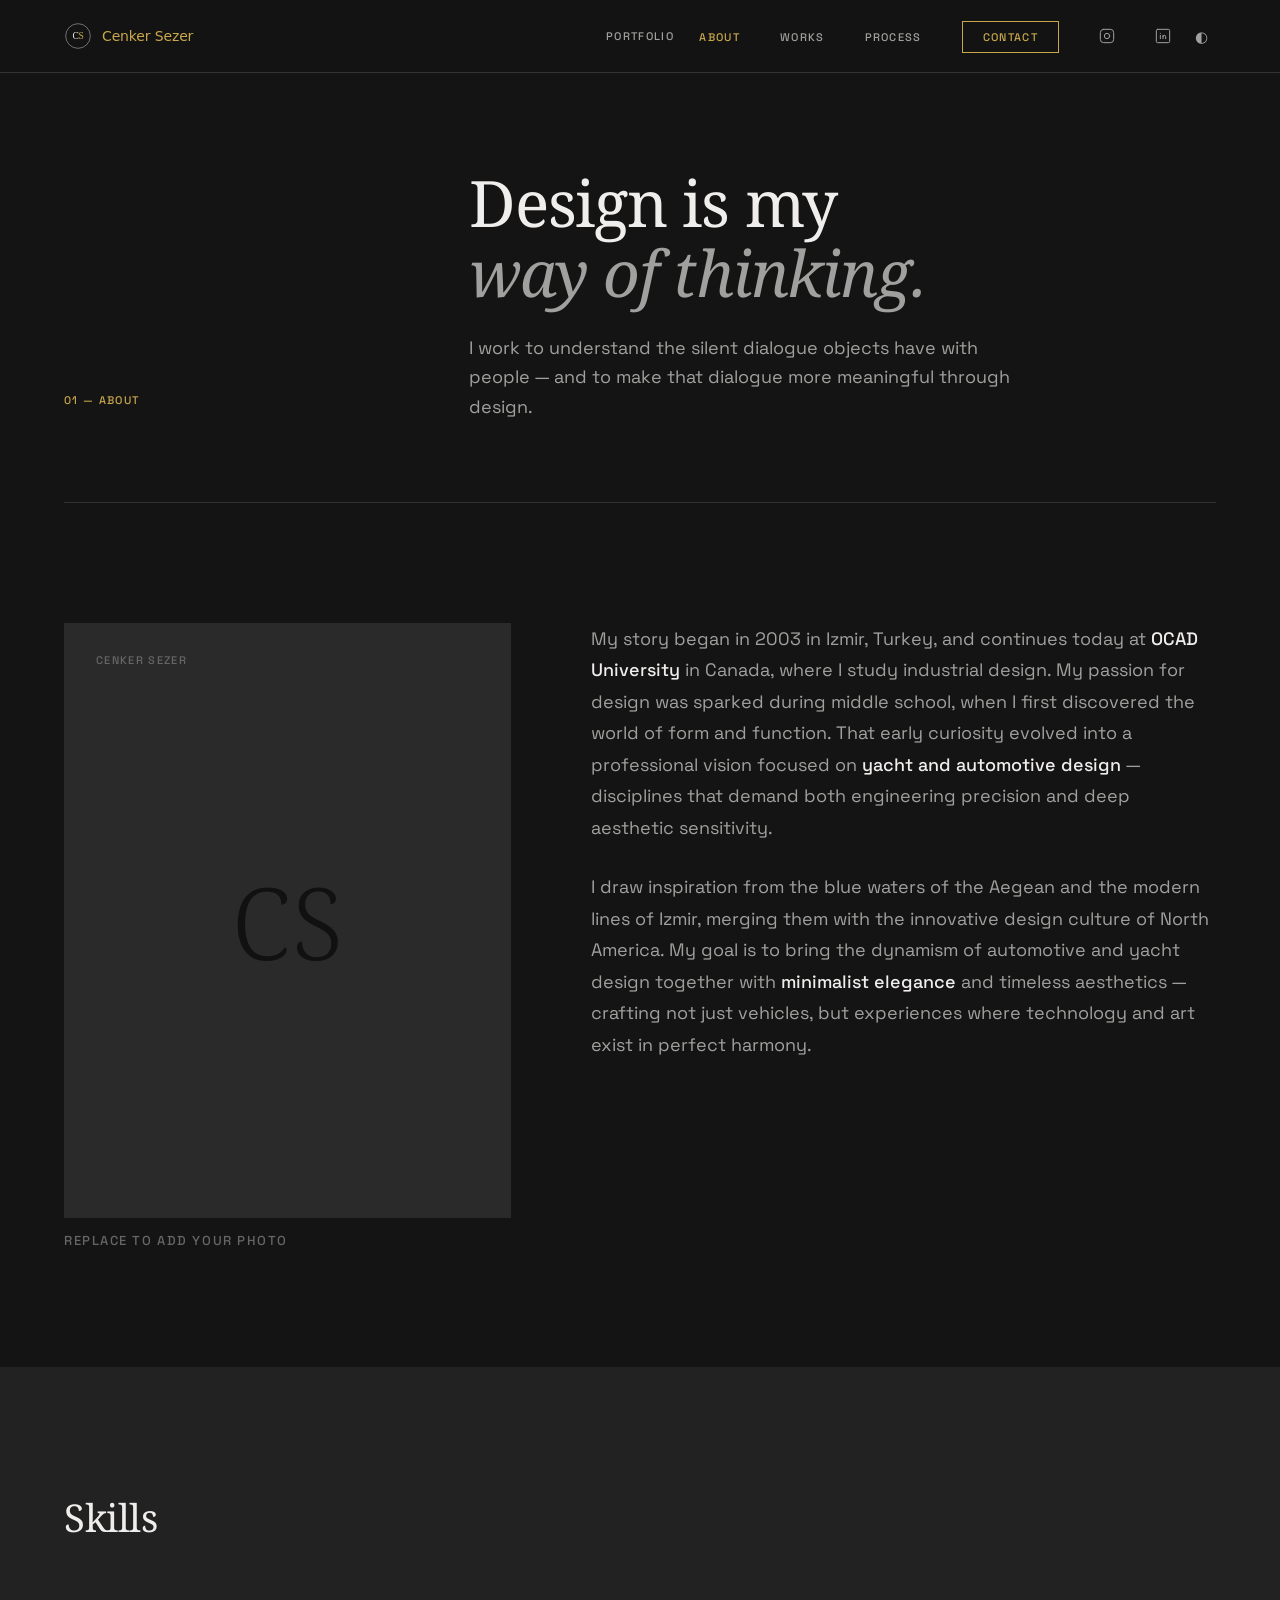
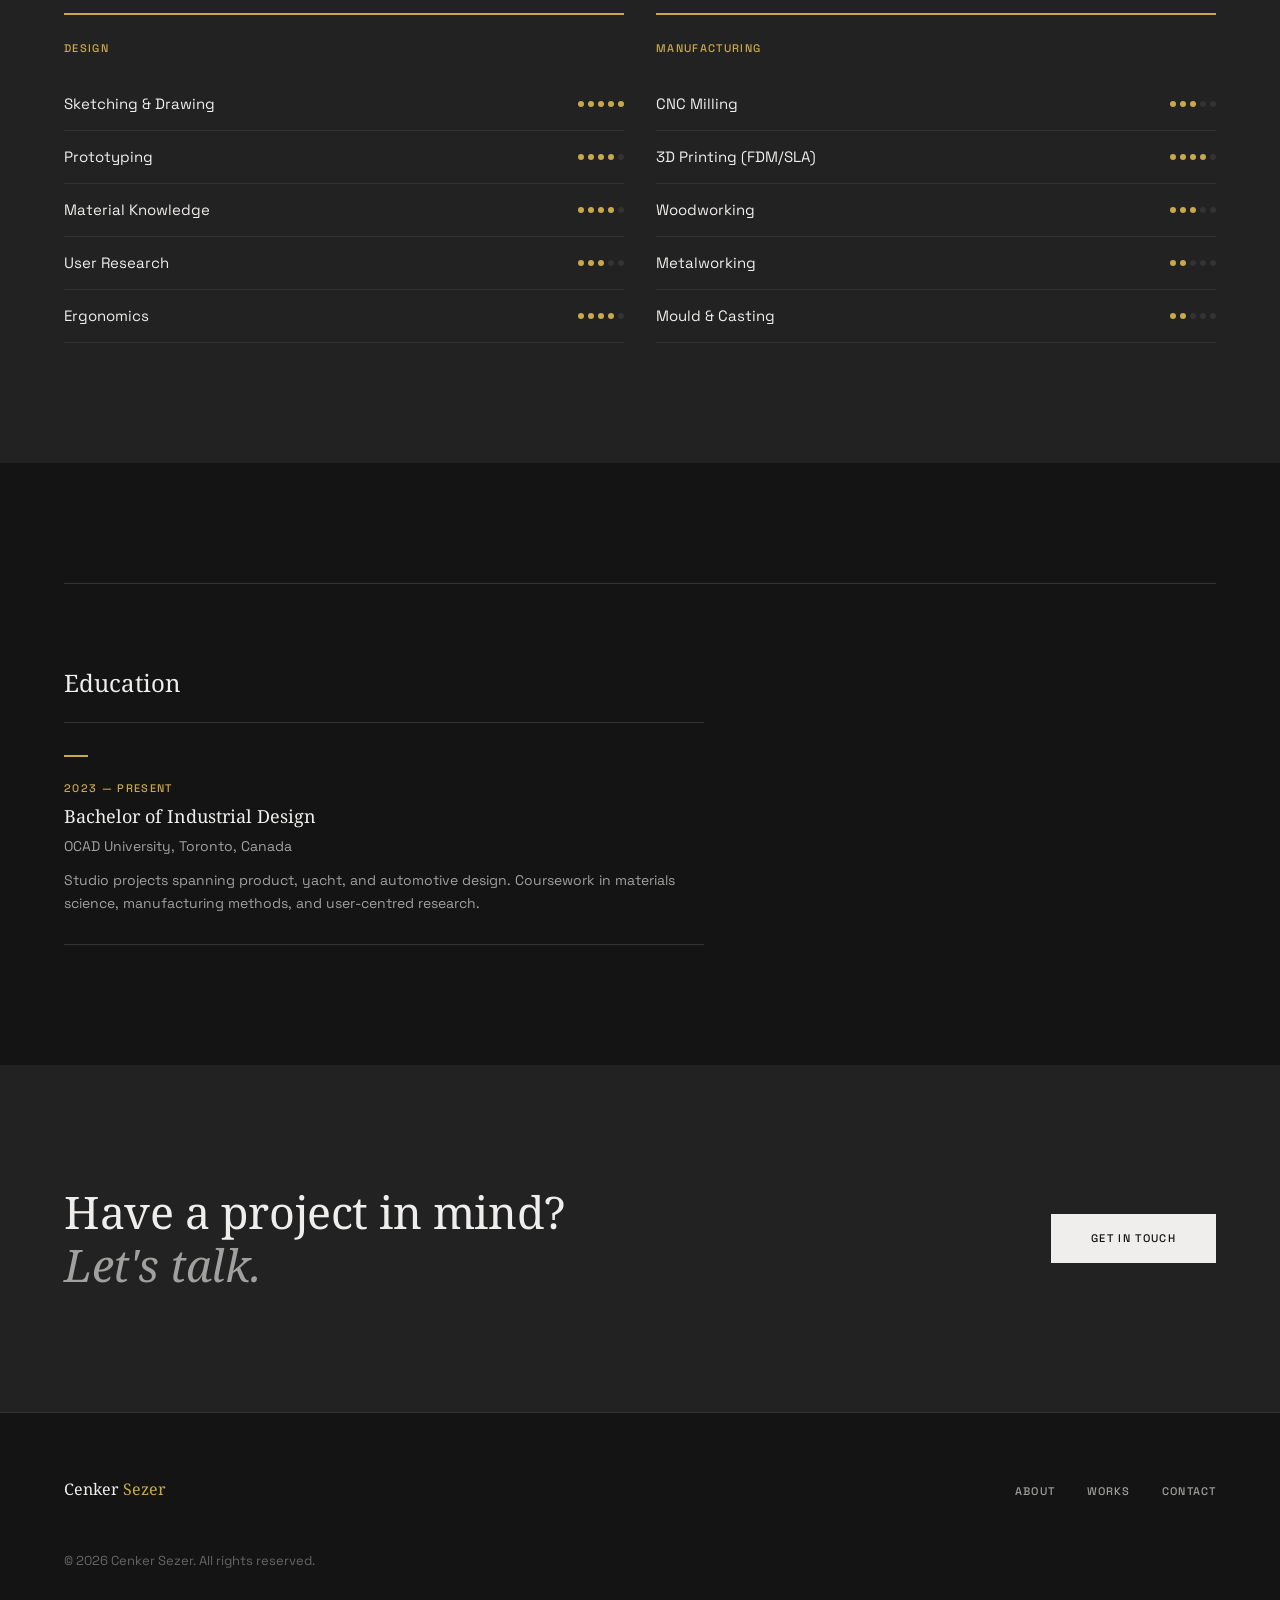
==== commit cd6d2262: "Fix nav logo text spacing" ====
--- a/about.html
+++ b/about.html
@@ -497,7 +497,7 @@
             <tspan fill="currentColor">C</tspan><tspan fill="#c9a84c">S</tspan>
           </text>
         </svg>
-        Cenker <span>Sezer</span>
+        <span>Cenker <span>Sezer</span></span>
       </a>
       <span class="nav-tagline label-caps">Portfolio</span>
       <ul class="nav-links" id="navLinks">
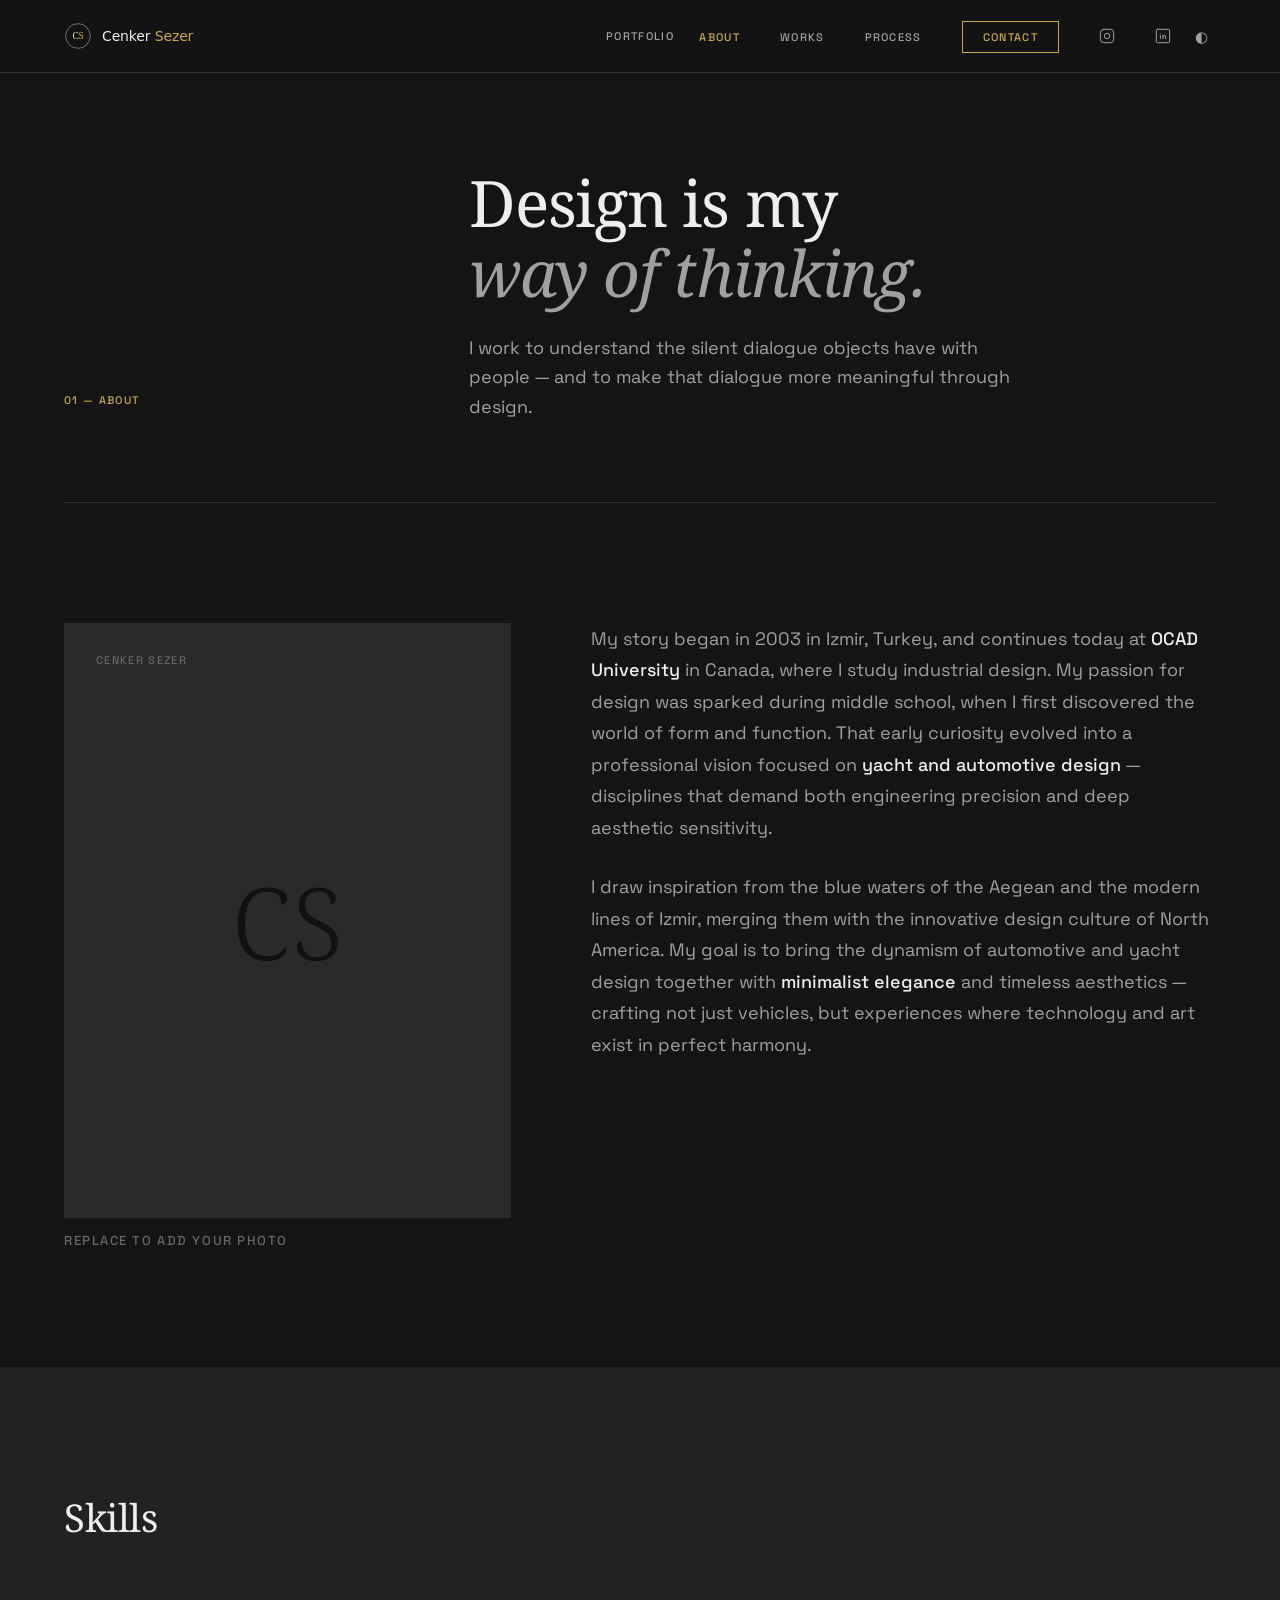
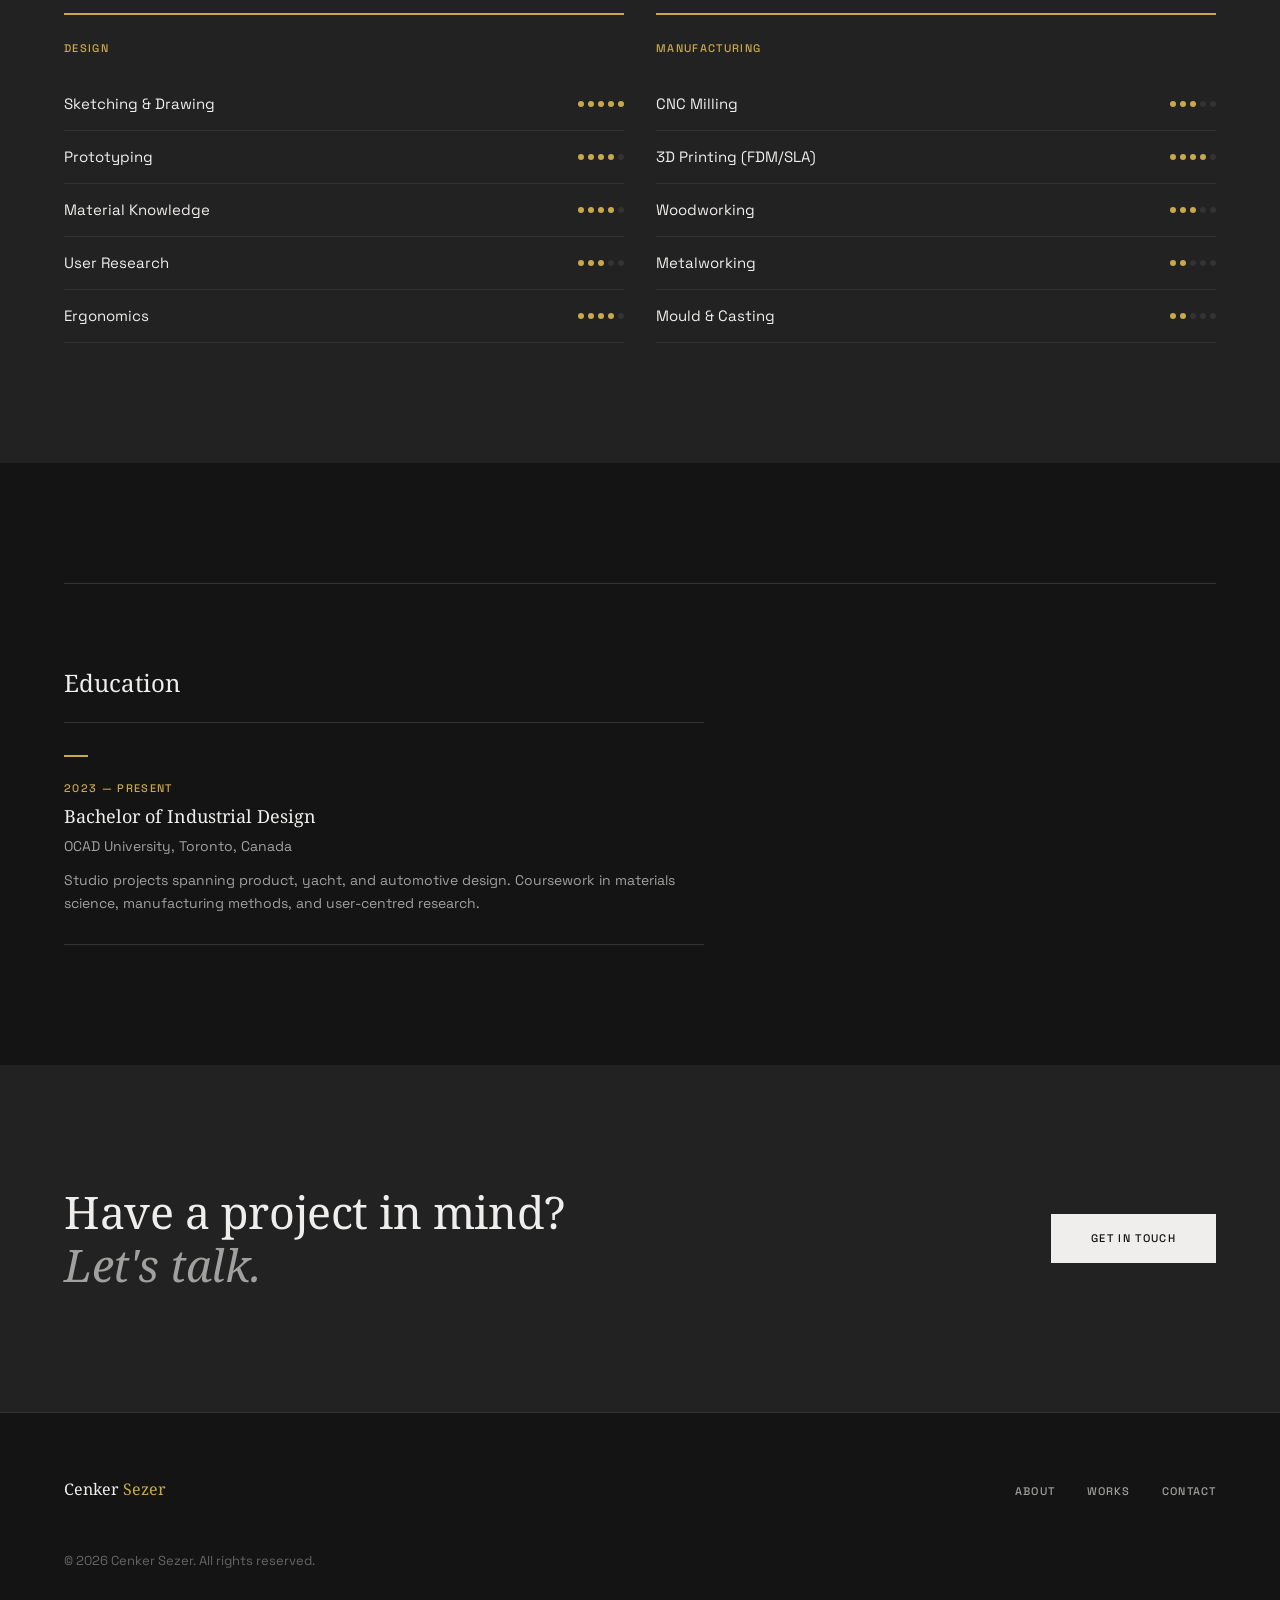
==== commit 02ff3209: "Fix nav logo Cenker text color" ====
--- a/about.html
+++ b/about.html
@@ -126,6 +126,7 @@
       gap: 10px;
     }
     .nav-logo span { color: var(--secondary); }
+    .nav-logo > span { color: var(--on-surface); }
     .nav-logo-svg { flex-shrink: 0; }
     .nav-tagline {
       position: absolute;
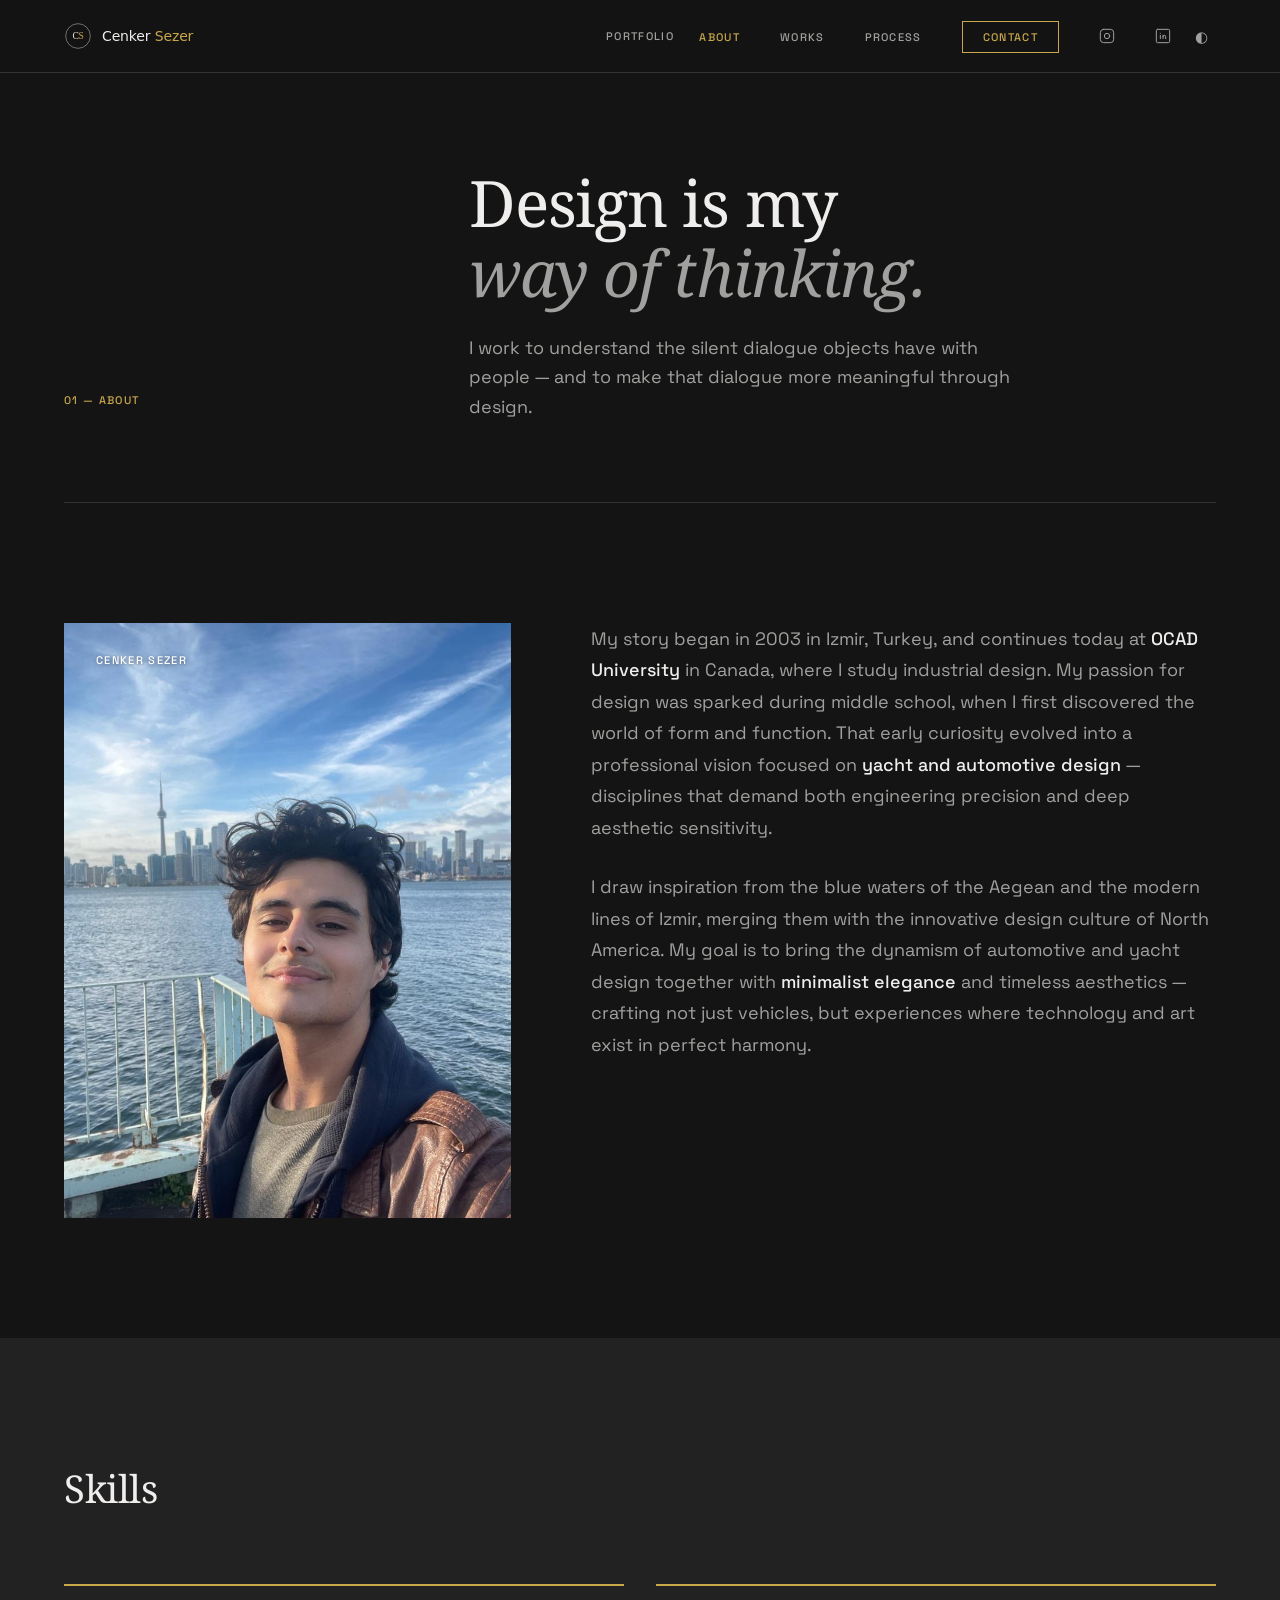
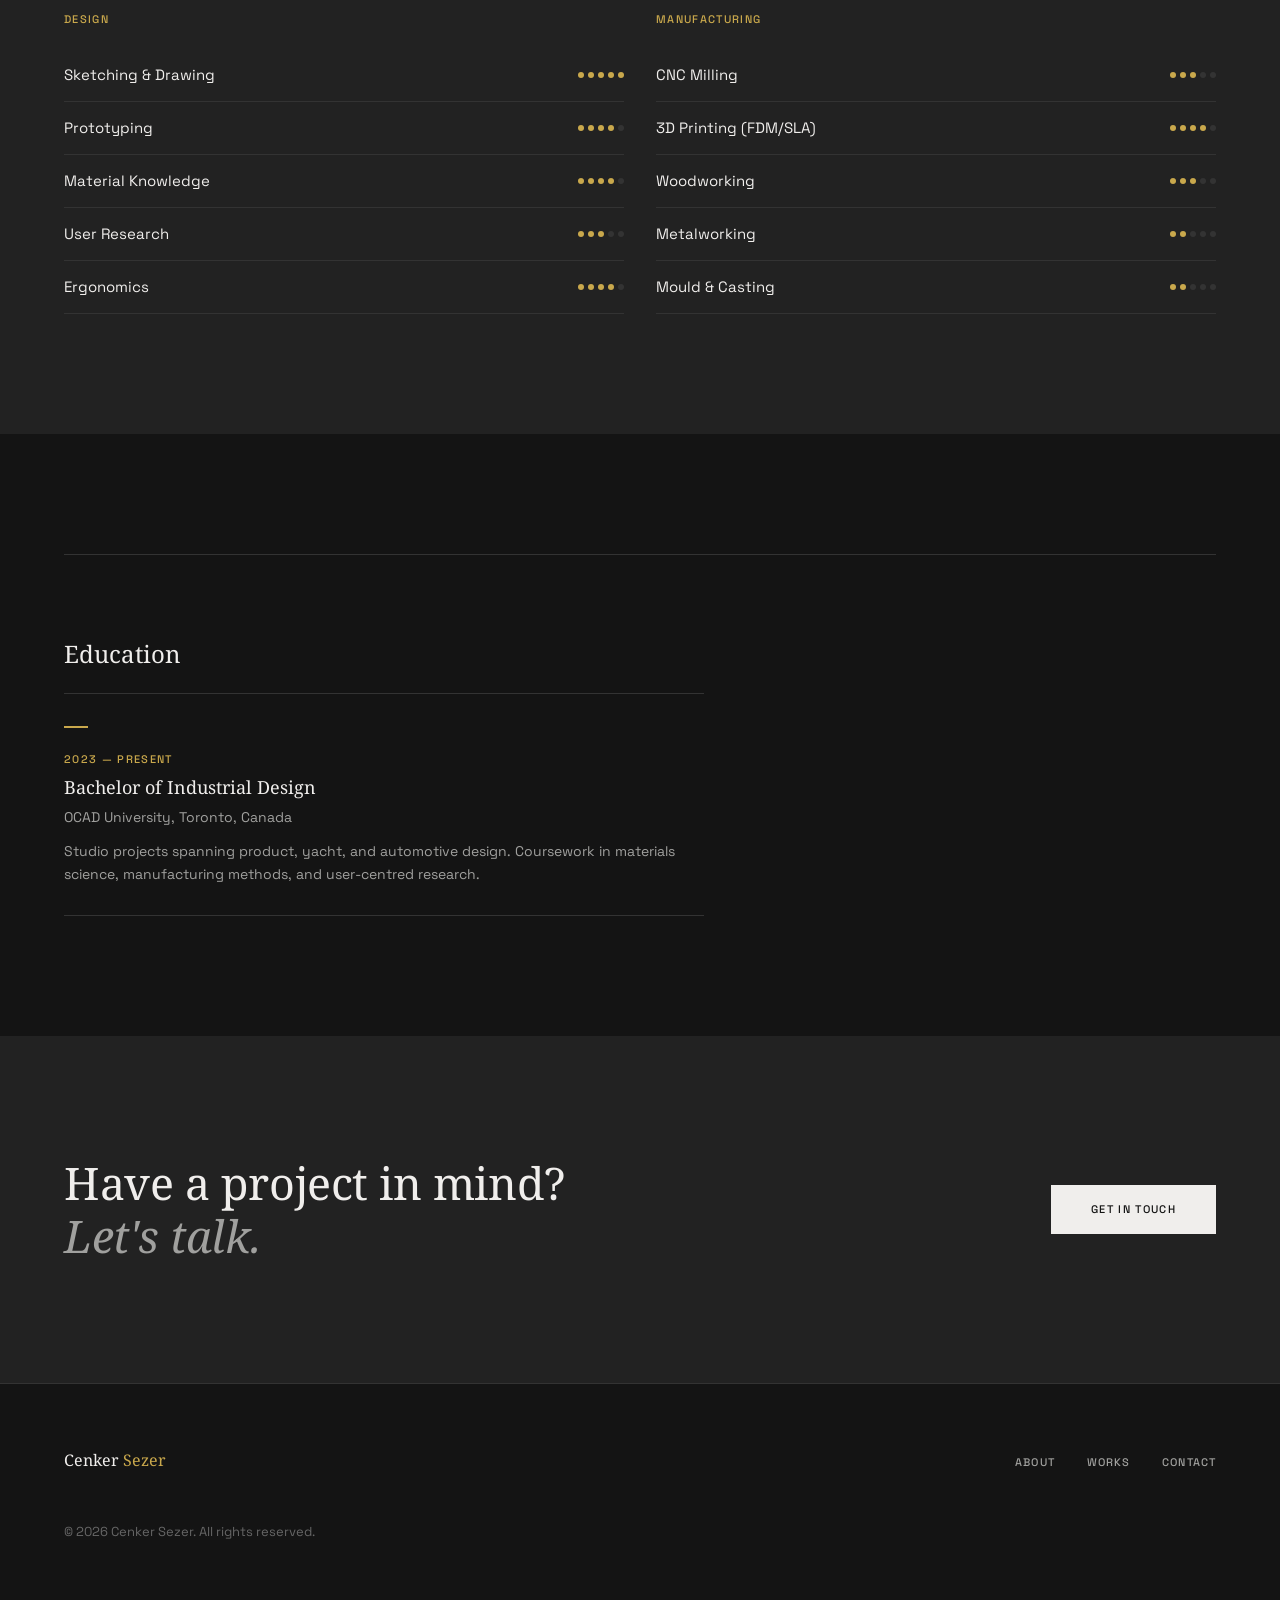
==== commit fc5c2167: "Add profile photo to about page" ====
--- a/about.html
+++ b/about.html
@@ -562,10 +562,9 @@
 
         <div class="portrait-wrap" data-reveal>
           <div class="portrait">
-            <span class="portrait-monogram">CS</span>
-            <span class="label-caps portrait-tag" style="color:var(--outline);">Cenker Sezer</span>
+            <img src="images/profile.jpg" alt="Cenker Sezer" style="width:100%;height:100%;object-fit:cover;object-position:center top;">
+            <span class="label-caps portrait-tag" style="color:#fff; text-shadow:0 1px 4px rgba(0,0,0,0.5);">Cenker Sezer</span>
           </div>
-          <p class="portrait-caption label-caps">Replace to add your photo</p>
         </div>
 
         <div data-reveal data-reveal-delay="1">
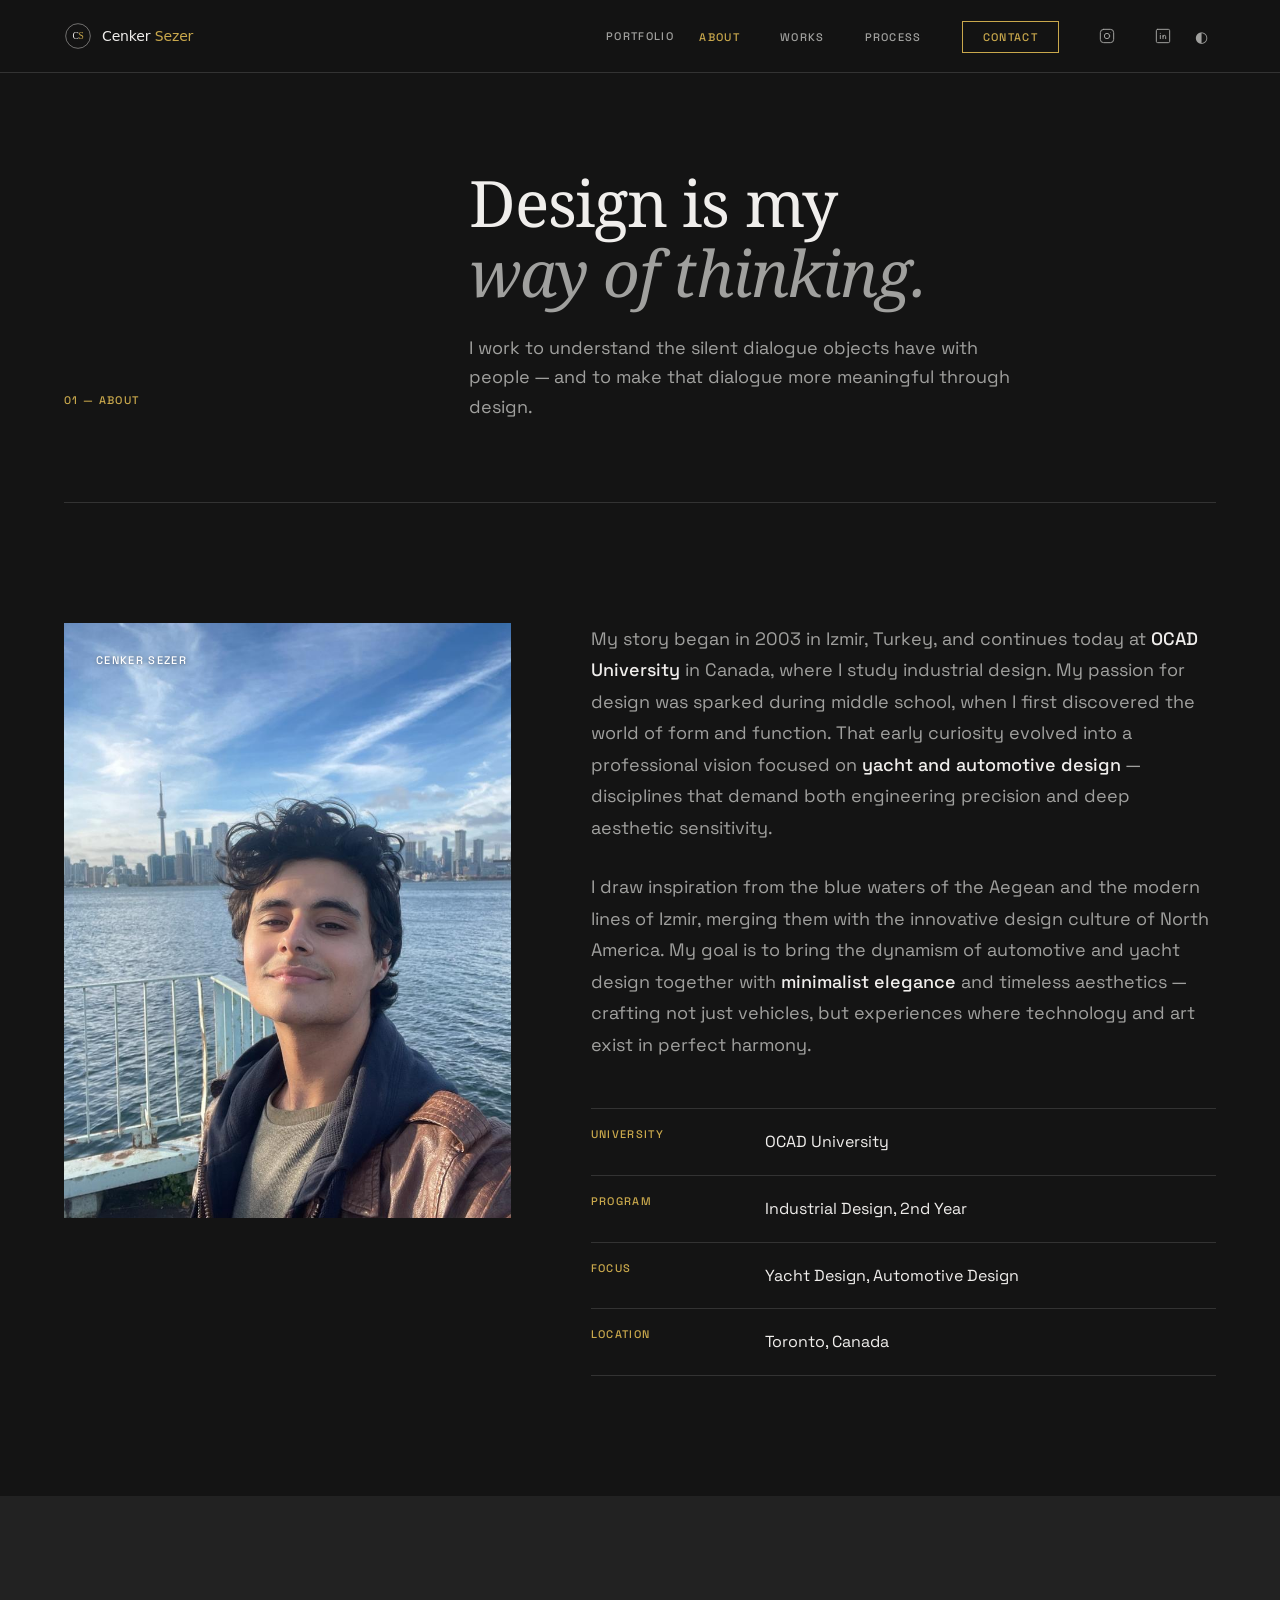
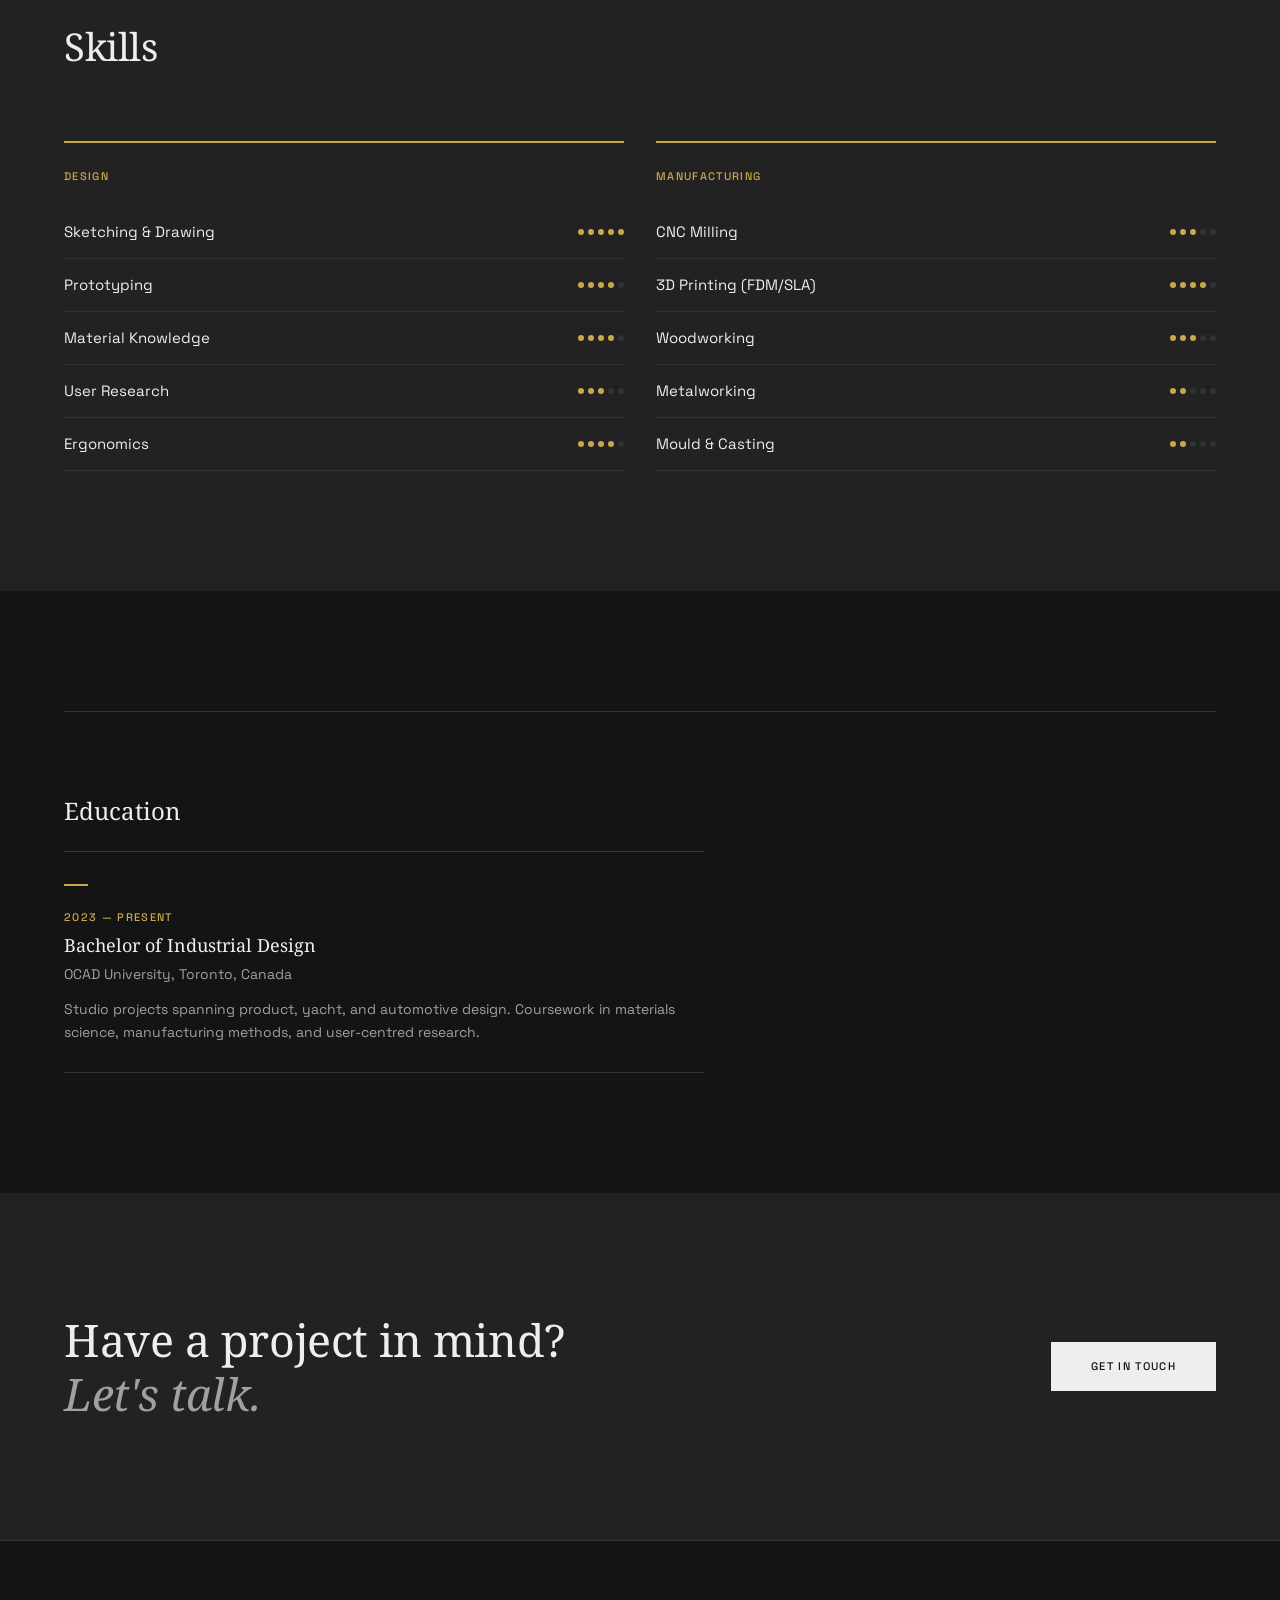
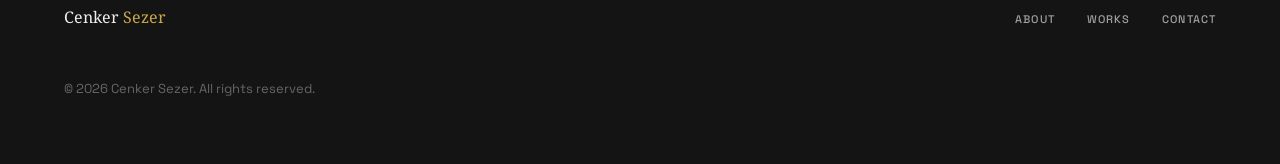
==== commit 981151a0: "Add spec boxes back to about page" ====
--- a/about.html
+++ b/about.html
@@ -575,6 +575,25 @@
             I draw inspiration from the blue waters of the Aegean and the modern lines of Izmir, merging them with the innovative design culture of North America. My goal is to bring the dynamism of automotive and yacht design together with <strong>minimalist elegance</strong> and timeless aesthetics — crafting not just vehicles, but experiences where technology and art exist in perfect harmony.
           </p>
 
+          <div class="spec-list">
+            <div class="spec-item">
+              <span class="label-caps spec-key">University</span>
+              <span class="spec-value">OCAD University</span>
+            </div>
+            <div class="spec-item">
+              <span class="label-caps spec-key">Program</span>
+              <span class="spec-value">Industrial Design, 2nd Year</span>
+            </div>
+            <div class="spec-item">
+              <span class="label-caps spec-key">Focus</span>
+              <span class="spec-value">Yacht Design, Automotive Design</span>
+            </div>
+            <div class="spec-item">
+              <span class="label-caps spec-key">Location</span>
+              <span class="spec-value">Toronto, Canada</span>
+            </div>
+          </div>
+
         </div>
 
       </div>
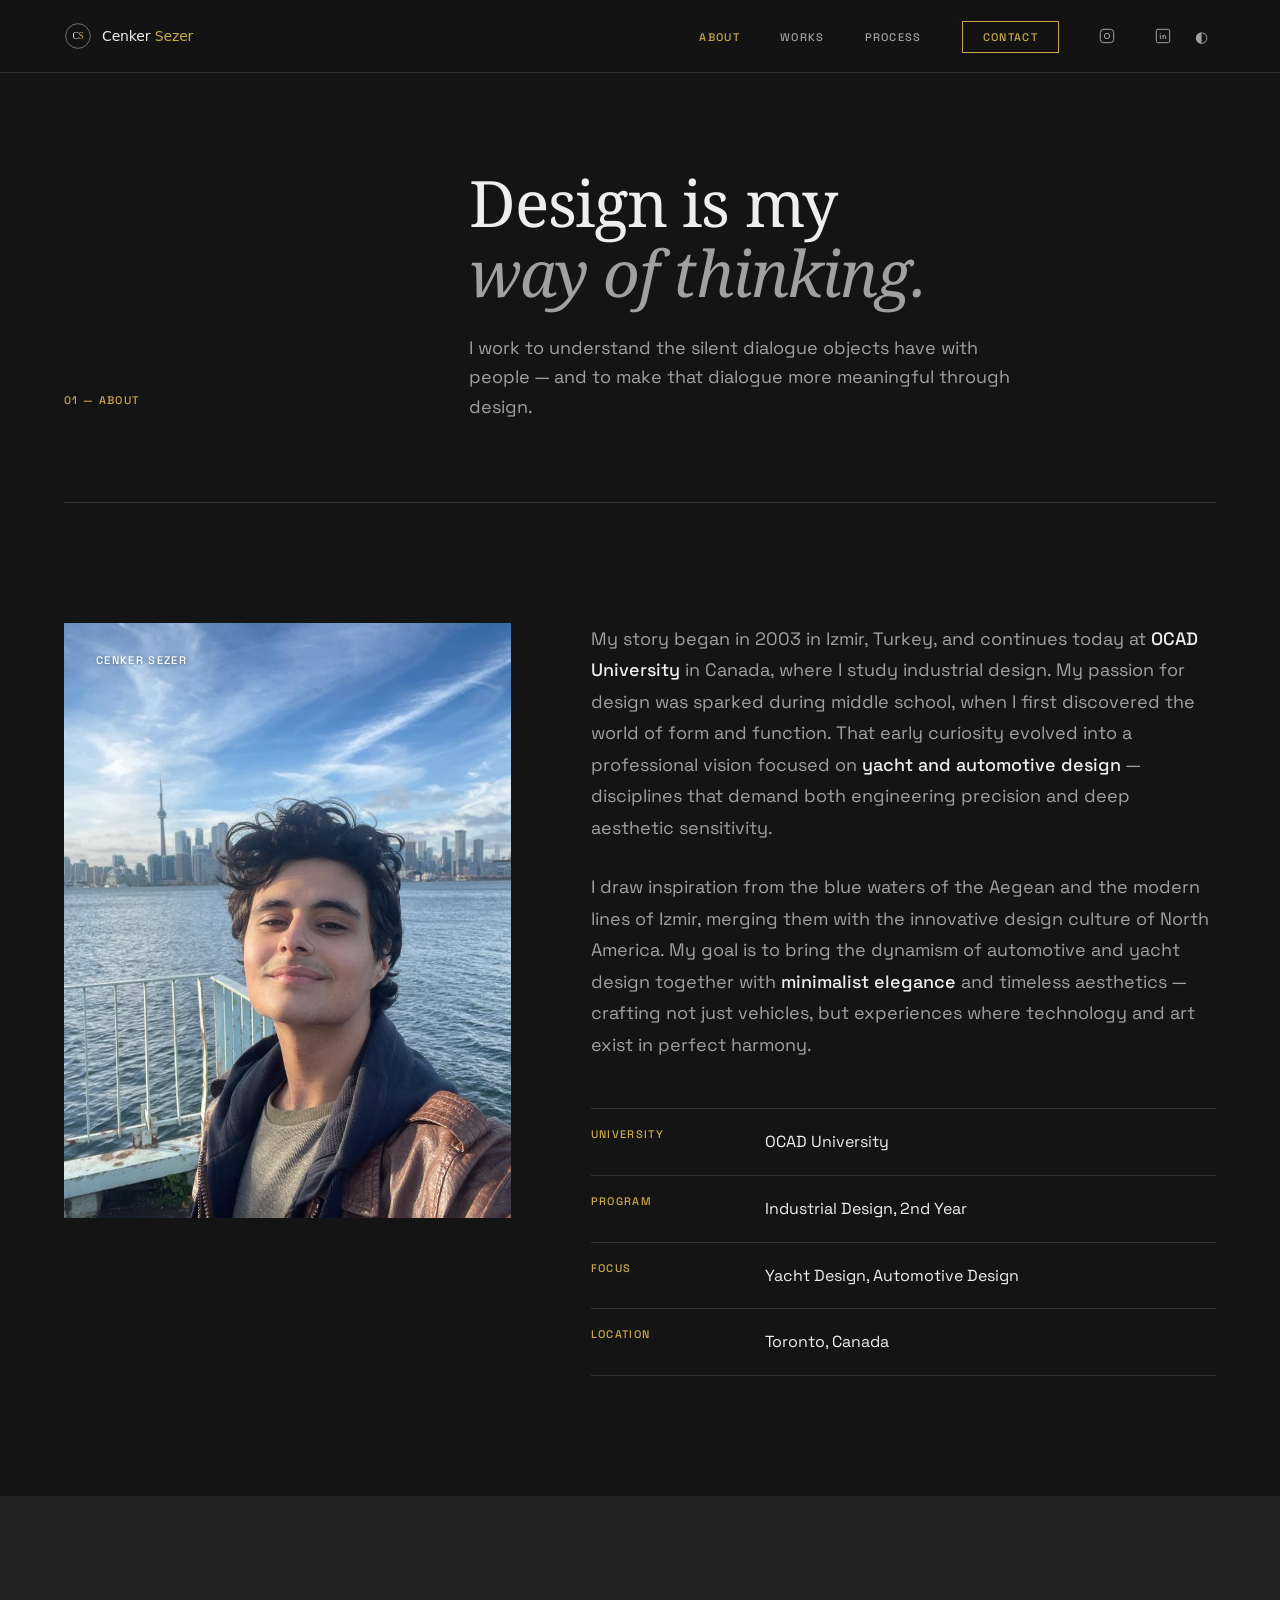
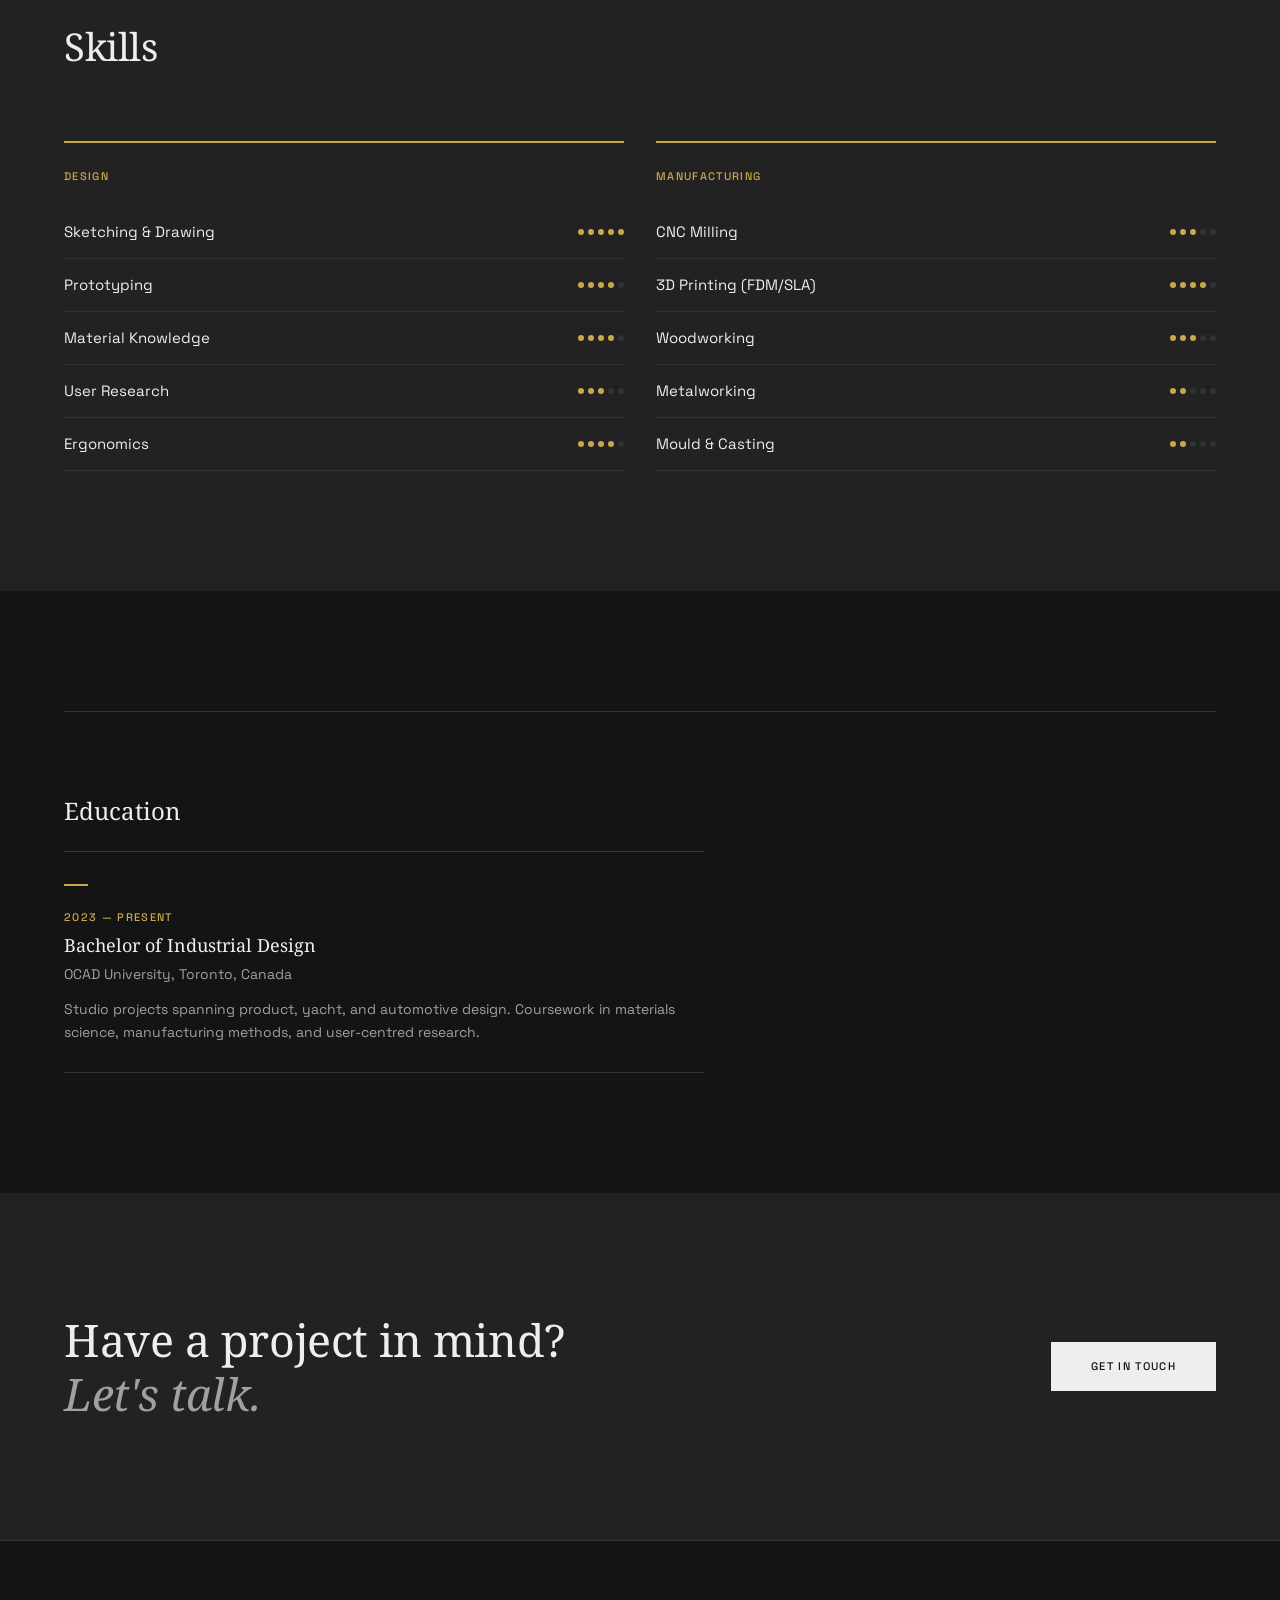
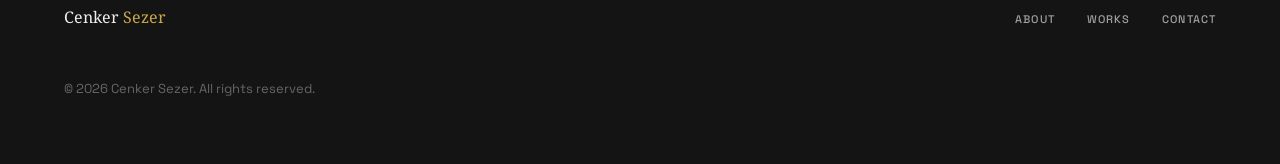
==== commit e44706c4: "Remove nav tagline" ====
--- a/about.html
+++ b/about.html
@@ -500,7 +500,6 @@
         </svg>
         <span>Cenker <span>Sezer</span></span>
       </a>
-      <span class="nav-tagline label-caps">Portfolio</span>
       <ul class="nav-links" id="navLinks">
         <li><a href="about.html" class="label-caps active">About</a></li>
         <li><a href="index.html#portfolio" class="label-caps">Works</a></li>
